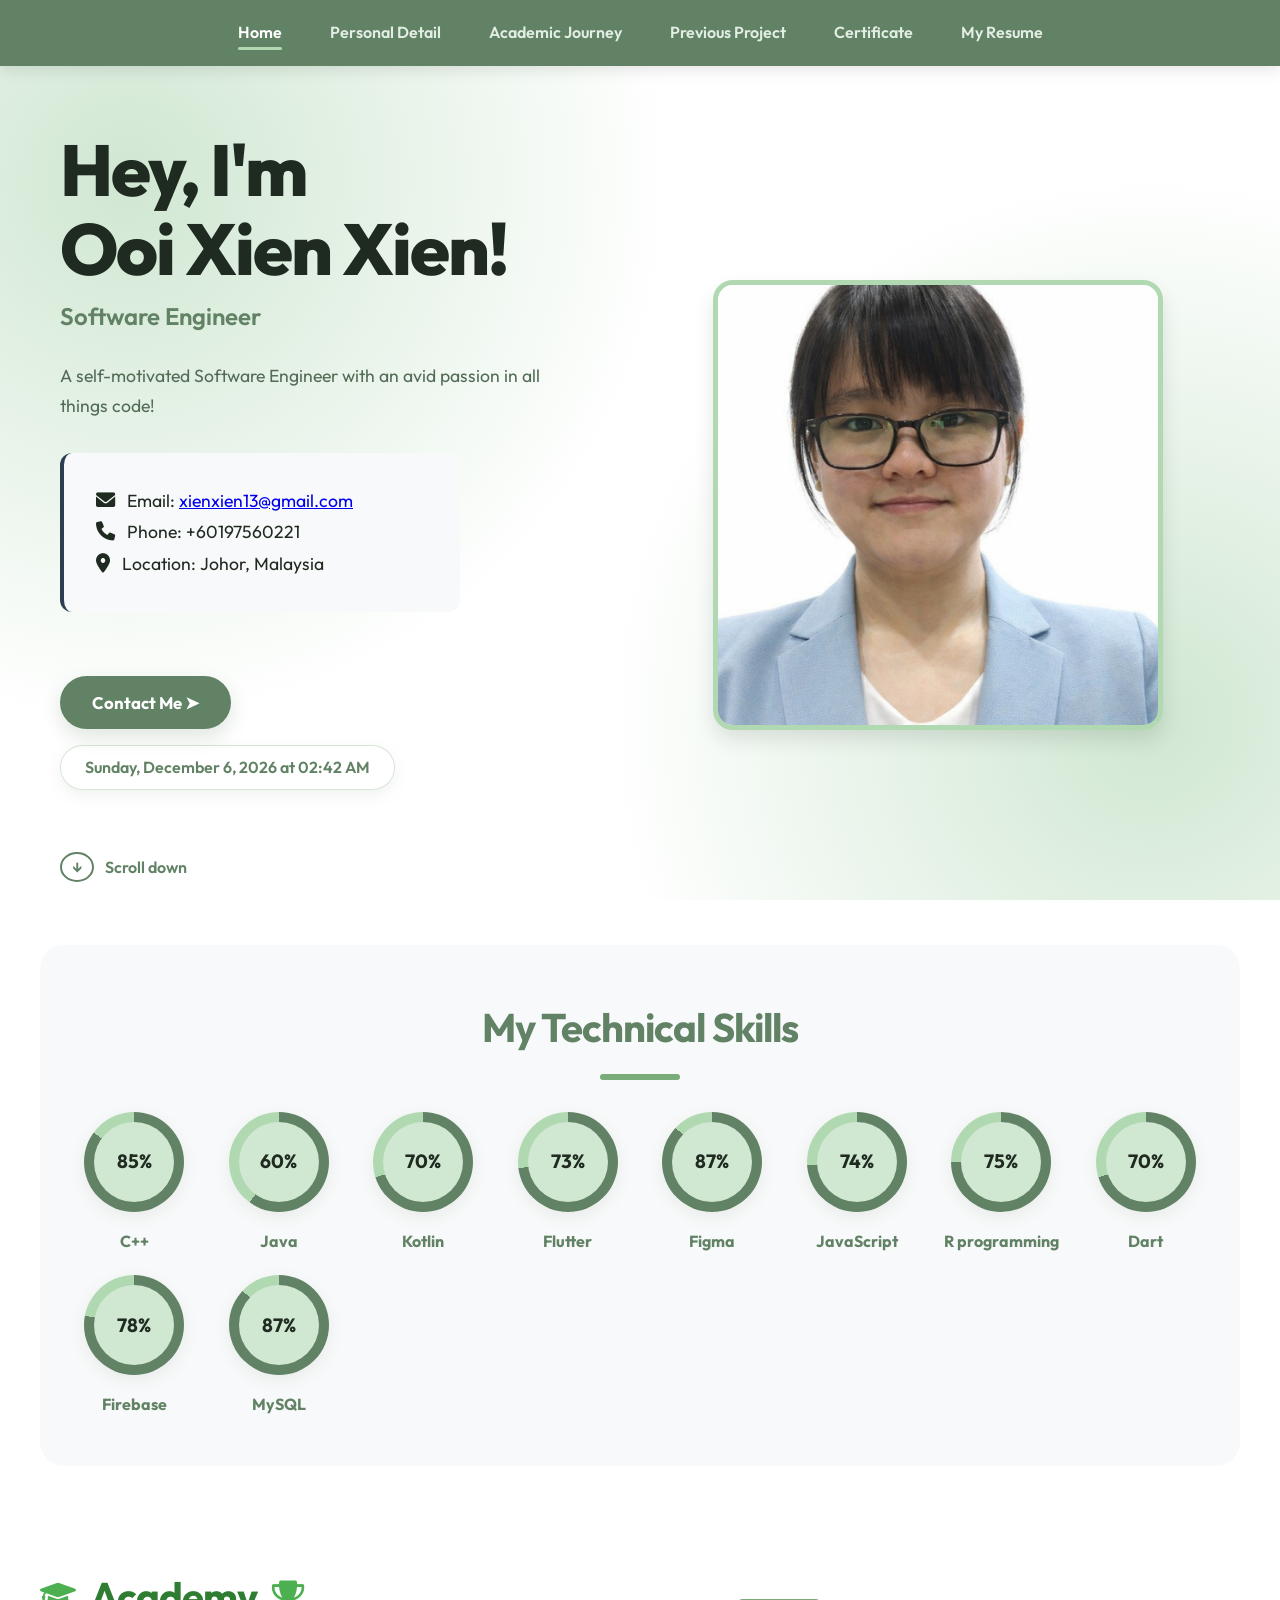
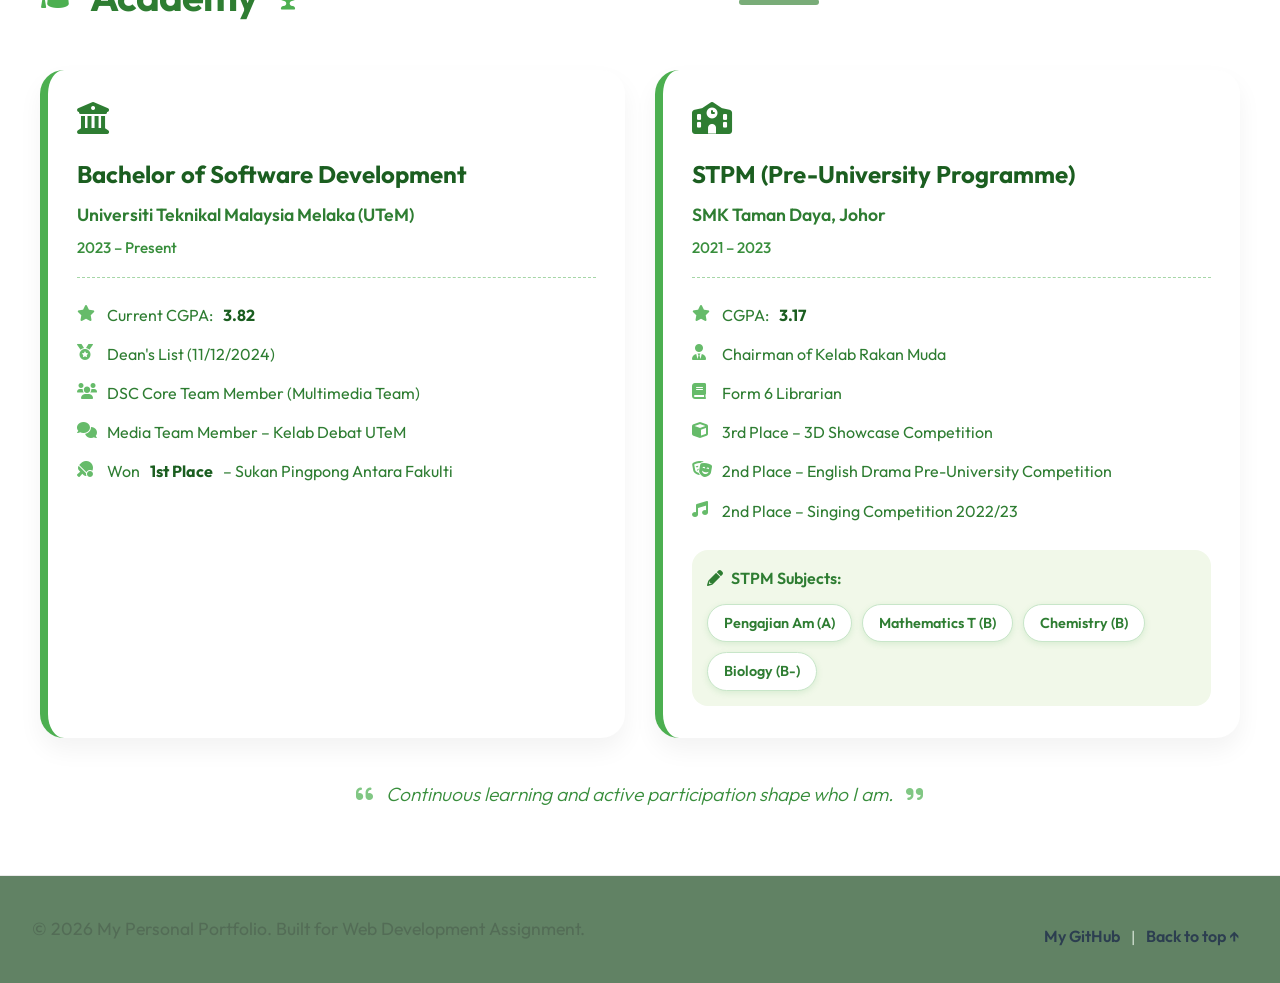
==== index.html @ 85482de9 "Initial commit" ====
<!-- index.html -->
<!DOCTYPE html>
<html lang="en">

<head>
    <meta charset="UTF-8">
    <meta name="viewport" content="width=device-width, initial-scale=1.0">
    <title>My Personal Portfolio - Home</title>
    <meta name="description" content="Personal webpage showcasing my background.">

    <link rel="preconnect" href="https://fonts.googleapis.com">
    <link rel="preconnect" href="https://fonts.gstatic.com" crossorigin>
    <link href="https://fonts.googleapis.com/css2?family=Outfit:wght@300;400;600;700&display=swap" rel="stylesheet">

    <link rel="stylesheet" href="https://cdnjs.cloudflare.com/ajax/libs/font-awesome/6.0.0-beta3/css/all.min.css">

    <link rel="stylesheet" href="styles.css">

    <style>
        /* --- General Layout Fixes --- */
        .container {
            max-width: 1200px;
            margin: 0 auto;
            padding: 2rem 20px;
        }

        .hero {
            display: flex;
            flex-wrap: wrap;
            align-items: center;
            justify-content: space-between;
            gap: 2rem;
            max-width: 1200px;
            margin: 0 auto;
            padding: 4rem 20px;
        }

        .hero-content {
            flex: 1;
            min-width: 300px;
        }

        .hero-image {
            flex: 1;
            display: flex;
            justify-content: center;
            min-width: 300px;
        }

        .hero-image img {
            max-width: 100%;
            border-radius: 20px;
            box-shadow: 0 10px 20px rgba(0, 0, 0, 0.1);
        }

        /* --- Contact Details Styling --- */
        .contact-info {
            background: #f8f9fa;
            padding: 2rem;
            border-radius: 12px;
            border-left: 4px solid #2c3e50;
            margin-top: 1.5rem;
            line-height: 1.8;
            font-size: 1.1rem;
            max-width: 400px;
        }

        .contact-info i {
            font-size: 1.2rem;
            margin-right: 8px;
        }

        /* --- Skills Grid --- */
        .skills-grid {
            display: grid;
            grid-template-columns: repeat(auto-fit, minmax(120px, 1fr));
            gap: 20px;
            text-align: center;
            margin-top: 2rem;
        }

        /* --- Green-themed styles for academic section --- */
        .academic-section {
            padding: 4rem 0 2rem;
        }

        .academic-section h2 {
            color: #2e7d32;
            display: flex;
            align-items: center;
            justify-content: center;
            gap: 15px;
            margin-bottom: 2.5rem;
        }

        .academic-section h2 i {
            color: #4caf50;
            font-size: 1.8rem;
        }

        .academic-grid {
            display: grid;
            grid-template-columns: repeat(auto-fit, minmax(300px, 1fr));
            gap: 30px;
        }

        .academic-card {
            background: white;
            border-radius: 24px;
            padding: 2rem 1.8rem;
            box-shadow: 0 12px 24px rgba(0, 0, 0, 0.05);
            border-left: 8px solid #4caf50;
            transition: transform 0.2s ease;
        }

        .academic-card:hover {
            transform: translateY(-5px);
        }

        .academic-card .card-header {
            margin-bottom: 1.5rem;
            border-bottom: 1px dashed #a5d6a7;
            padding-bottom: 1rem;
        }

        .academic-card .card-header i {
            color: #2e7d32;
            font-size: 2rem;
            margin-bottom: 10px;
        }

        .academic-card h3 {
            color: #1b5e20;
            font-weight: 700;
            margin: 10px 0 5px;
        }

        .academic-card .institution {
            color: #2e7d32;
            font-weight: 600;
            margin: 5px 0;
        }

        .academic-card .duration {
            color: #388e3c;
            font-weight: 500;
            font-size: 0.95rem;
        }

        .achievement-list {
            list-style: none;
            padding: 0;
            margin: 20px 0;
        }

        .achievement-list li {
            color: #2e7d32;
            margin-bottom: 12px;
            display: flex;
            align-items: flex-start;
            gap: 10px;
            font-weight: 400;
        }

        .achievement-list li i {
            color: #66bb6a;
            width: 20px;
            margin-top: 3px;
            font-size: 1rem;
        }

        .achievement-list li strong {
            color: #1b5e20;
        }

        .subjects-taken {
            margin-top: 25px;
            background: #f1f8e9;
            padding: 15px;
            border-radius: 16px;
        }

        .subjects-taken h4 {
            color: #2e7d32;
            margin: 0 0 12px 0;
            display: flex;
            align-items: center;
            gap: 8px;
            font-weight: 600;
        }

        .subject-tags {
            display: flex;
            flex-wrap: wrap;
            gap: 10px;
        }

        .subject {
            background: white;
            color: #2e7d32;
            padding: 6px 16px;
            border-radius: 40px;
            font-weight: 600;
            font-size: 0.9rem;
            box-shadow: 0 2px 6px rgba(76, 175, 80, 0.15);
            border: 1px solid #c8e6c9;
        }

        .decoration-quote {
            text-align: center;
            margin-top: 40px;
            color: #388e3c;
            font-style: italic;
            font-size: 1.2rem;
            font-weight: 300;
            padding: 0 20px;
        }

        .decoration-quote i {
            color: #81c784;
            margin: 0 8px;
        }
    </style>
</head>

<body>
    <header id="top">
        <nav>
            <ul class="nav-links">
                <li><a href="index.html" class="active">Home</a></li>
                <li><a href="academic.html">Personal Detail</a></li>
                <li><a href="academic.html">Academic Journey</a></li>
                <li><a href="projects.html">Previous Project</a></li>
                <li><a href="certificates.html">Certificate</a></li>
                <li><a href="resume.html">My Resume</a></li>
            </ul>
        </nav>

        <div class="hero">
            <div class="hero-content">
                <h1>Hey, I'm<br>Ooi Xien Xien!</h1>
                <p class="role-text" style="font-size: 1.5rem; font-weight: 600; color: var(--color-dark);">Software
                    Engineer</p>
                <p class="hero-desc">A self-motivated Software Engineer with an avid passion in all things code!</p>

                <div class="contact-info">
                    <i class="fas fa-envelope"></i> Email: <a
                        href="mailto:xienxien13@gmail.com">xienxien13@gmail.com</a><br>
                    <i class="fas fa-phone"></i> Phone: +60197560221<br>
                    <i class="fas fa-map-marker-alt"></i> Location: Johor, Malaysia
                </div>

                <div style="margin-top: 2rem;">
                    <button class="btn">Contact Me <span>&#10148;</span></button>
                </div>

                <p id="datetime-display" style="margin-top: 1rem;"></p>

                <div style="margin-top: 2rem; color: var(--color-dark); font-weight: 600;">
                    <span
                        style="border: 2px solid var(--color-dark); border-radius: 50%; padding: 0.2rem 0.6rem; margin-right: 0.5rem;">&#8595;</span>
                    Scroll down
                </div>
            </div>

            <div class="hero-image">
                <img src="formal_photo_blue_blazer.png" alt="A photo of me" class="blob-img">
            </div>
        </div>
    </header>

    <main>
        <section id="skills" class="container"
            style="background: #f8f9fa; border-radius: 24px; padding: 3rem 2rem; margin-bottom: 2rem;">
            <h2 style="text-align: center; margin-bottom: 1rem;">My Technical Skills</h2>
            <div class="skills-grid">
                <div class="skill-item">
                    <div class="circular-progress" style="--progress: 85%;">
                        <div class="progress-value">85%</div>
                    </div>
                    <div class="skill-name">C++</div>
                </div>
                <div class="skill-item">
                    <div class="circular-progress" style="--progress: 60%;">
                        <div class="progress-value">60%</div>
                    </div>
                    <div class="skill-name">Java</div>
                </div>
                <div class="skill-item">
                    <div class="circular-progress" style="--progress: 70%;">
                        <div class="progress-value">70%</div>
                    </div>
                    <div class="skill-name">Kotlin</div>
                </div>
                <div class="skill-item">
                    <div class="circular-progress" style="--progress: 73%;">
                        <div class="progress-value">73%</div>
                    </div>
                    <div class="skill-name">Flutter</div>
                </div>
                <div class="skill-item">
                    <div class="circular-progress" style="--progress: 87%;">
                        <div class="progress-value">87%</div>
                    </div>
                    <div class="skill-name">Figma</div>
                </div>
                <div class="skill-item">
                    <div class="circular-progress" style="--progress: 74%;">
                        <div class="progress-value">74%</div>
                    </div>
                    <div class="skill-name">JavaScript</div>
                </div>
                <div class="skill-item">
                    <div class="circular-progress" style="--progress: 75%;">
                        <div class="progress-value">75%</div>
                    </div>
                    <div class="skill-name">R programming</div>
                </div>
                <div class="skill-item">
                    <div class="circular-progress" style="--progress: 70%;">
                        <div class="progress-value">70%</div>
                    </div>
                    <div class="skill-name">Dart</div>
                </div>
                <div class="skill-item">
                    <div class="circular-progress" style="--progress: 78%;">
                        <div class="progress-value">78%</div>
                    </div>
                    <div class="skill-name">Firebase</div>
                </div>
                <div class="skill-item">
                    <div class="circular-progress" style="--progress: 87%;">
                        <div class="progress-value">87%</div>
                    </div>
                    <div class="skill-name">MySQL</div>
                </div>
            </div>
        </section>

        <section class="academic-section container">
            <h2>
                <i class="fas fa-graduation-cap"></i>
                Academy
                <i class="fas fa-trophy"></i>
            </h2>
            <div class="academic-grid">
                <div class="academic-card">
                    <div class="card-header">
                        <i class="fas fa-university"></i>
                        <h3>Bachelor of Software Development</h3>
                        <p class="institution">Universiti Teknikal Malaysia Melaka (UTeM)</p>
                        <p class="duration">2023 – Present</p>
                    </div>
                    <ul class="achievement-list">
                        <li><i class="fas fa-star"></i> Current CGPA: <strong>3.82</strong></li>
                        <li><i class="fas fa-medal"></i> Dean's List (11/12/2024)</li>
                        <li><i class="fas fa-users"></i> DSC Core Team Member (Multimedia Team)</li>
                        <li><i class="fas fa-comments"></i> Media Team Member – Kelab Debat UTeM</li>
                        <li><i class="fas fa-table-tennis"></i> Won <strong>1st Place</strong> – Sukan Pingpong Antara
                            Fakulti</li>
                    </ul>
                </div>

                <div class="academic-card">
                    <div class="card-header">
                        <i class="fas fa-school"></i>
                        <h3>STPM (Pre-University Programme)</h3>
                        <p class="institution">SMK Taman Daya, Johor</p>
                        <p class="duration">2021 – 2023</p>
                    </div>
                    <ul class="achievement-list">
                        <li><i class="fas fa-star"></i> CGPA: <strong>3.17</strong></li>
                        <li><i class="fas fa-user-tie"></i> Chairman of Kelab Rakan Muda</li>
                        <li><i class="fas fa-book"></i> Form 6 Librarian</li>
                        <li><i class="fas fa-cube"></i> 3rd Place – 3D Showcase Competition</li>
                        <li><i class="fas fa-theater-masks"></i> 2nd Place – English Drama Pre-University Competition
                        </li>
                        <li><i class="fas fa-music"></i> 2nd Place – Singing Competition 2022/23</li>
                    </ul>
                    <div class="subjects-taken">
                        <h4><i class="fas fa-pencil-alt"></i> STPM Subjects:</h4>
                        <div class="subject-tags">
                            <span class="subject">Pengajian Am (A)</span>
                            <span class="subject">Mathematics T (B)</span>
                            <span class="subject">Chemistry (B)</span>
                            <span class="subject">Biology (B-)</span>
                        </div>
                    </div>
                </div>
            </div>

            <div class="decoration-quote">
                <i class="fas fa-quote-left"></i>
                Continuous learning and active participation shape who I am.
                <i class="fas fa-quote-right"></i>
            </div>
        </section>
    </main>

    <footer style="text-align: center; padding: 2rem; margin-top: 2rem; border-top: 1px solid #eaeaea;">
        <p>&copy; 2026 My Personal Portfolio. Built for Web Development Assignment.</p>
        <div class="footer-links" style="margin-top: 1rem;">
            <a href="https://github.com/" target="_blank" rel="noopener"
                style="color: #2c3e50; font-weight: 600; text-decoration: none;">My GitHub</a> |
            <a href="#top" style="color: #2c3e50; font-weight: 600; text-decoration: none;">Back to top ↑</a>
        </div>
    </footer>

    <script src="script.js"></script>
</body>

</html>
---- styles.css ----
/* =======================================================
   PREMIUM GREEN & WHITE THEME
   ======================================================= */

/* Custom Variables for the Green Theme */
:root {
    --color-dark: #618264;      /* Deepest Green - Used for Top Nav */
    --color-medium: #79AC78;    /* Medium Green */
    --color-light: #B0D9B1;     /* Light Green */
    --color-bg: #D0E7D2;        /* Very Light Green */
    
    --text-main: #1f2b20;       /* Very dark green for high contrast readability */
    --text-muted: #536c56;      /* Muted dark green */
    
    --card-bg: #ffffff;
    --card-border: rgba(121, 172, 120, 0.3);
    --card-shadow: 0 15px 35px rgba(97, 130, 100, 0.08);
}

/* Reset and Global Styles */
* {
    box-sizing: border-box;
    margin: 0;
    padding: 0;
}

body {
    font-family: 'Outfit', sans-serif;
    /* Combination of white and green for the body */
    background-color: #ffffff;
    background-image: 
        radial-gradient(circle at 10% 20%, var(--color-bg) 0%, transparent 40%),
        radial-gradient(circle at 90% 80%, var(--color-bg) 0%, transparent 40%);
    background-attachment: fixed;
    color: var(--text-main);
    line-height: 1.7;
    scroll-behavior: smooth;
    min-height: 100vh;
    display: flex;
    flex-direction: column;
    overflow-x: hidden;
}

main {
    flex: 1;
    animation: fadeIn 0.8s ease-out; /* Page load animation */
}

@keyframes fadeIn {
    from { opacity: 0; transform: translateY(15px); }
    to { opacity: 1; transform: translateY(0); }
}

/* ---------------- HEADER & NAV ---------------- */
header {
    /* No heavy gradient behind hero, keep it clean */
    background: transparent;
}

nav {
    display: flex;
    justify-content: center;
    align-items: center;
    padding: 1.2rem 5%;
    /* Dark Blue Navigation Bar */
    background-color: var(--color-dark);
    position: sticky;
    top: 0;
    z-index: 1000;
    box-shadow: 0 4px 15px rgba(0, 0, 0, 0.1);
}

.nav-links {
    list-style: none;
    display: flex;
    gap: 3rem;
    flex-wrap: wrap;
    justify-content: center;
}

.nav-links a {
    color: #e2ede3; /* Lightest contrast */
    text-decoration: none;
    font-size: 1rem;
    font-weight: 600;
    position: relative;
    padding: 0.5rem 0;
    transition: color 0.3s ease;
}

/* Micro-interaction: Animated Underline on Navbar */
.nav-links a::after {
    content: '';
    position: absolute;
    width: 0;
    height: 3px;
    bottom: 0;
    left: 0;
    background-color: var(--color-light); /* Light green underline */
    border-radius: 2px;
    transition: width 0.3s ease;
}

.nav-links a:hover, .nav-links a.active {
    color: #ffffff; /* Brilliant white on hover/active */
}

.nav-links a:hover::after, .nav-links a.active::after {
    width: 100%;
}

/* ---------------- HERO SECTION ---------------- */
.hero {
    display: flex;
    align-items: center;
    justify-content: space-between;
    padding: 7rem 5% 6rem;
    position: relative;
    max-width: 1200px;
    margin: 0 auto;
    text-align: left;
}

.hero-content {
    flex: 1;
    max-width: 50%;
}

.hero-image {
    flex: 1;
    display: flex;
    justify-content: flex-end;
}

.blob-img {
    width: 450px;
    height: 450px;
    object-fit: cover;
    border-radius: 60% 40% 30% 70% / 60% 30% 70% 40%;
    animation: morph 8s ease-in-out infinite;
    box-shadow: 0 15px 35px rgba(97, 130, 100, 0.2);
    border: 5px solid var(--color-light);
}

@keyframes morph {
    0% { border-radius: 60% 40% 30% 70% / 60% 30% 70% 40%; }
    50% { border-radius: 30% 60% 70% 40% / 50% 60% 30% 60%; }
    100% { border-radius: 60% 40% 30% 70% / 60% 30% 70% 40%; }
}

.hero h1 {
    font-size: 4.5rem;
    font-weight: 800;
    color: var(--text-main);
    margin-bottom: 0.5rem;
    letter-spacing: -2px;
    line-height: 1.1;
}

.role-text {
    font-size: 1.8rem;
    color: var(--text-muted);
    margin-bottom: 1.5rem;
    font-weight: 600;
}

.hero-desc {
    font-size: 1.1rem;
    color: var(--text-muted);
    margin-bottom: 2rem;
    max-width: 90%;
}

#datetime-display {
    color: var(--color-dark);
    font-size: 1rem;
    font-weight: 600;
    background: rgba(255, 255, 255, 0.9);
    display: inline-block;
    padding: 0.5rem 1.5rem;
    border-radius: 30px;
    box-shadow: 0 5px 15px rgba(97, 130, 100, 0.1);
    border: 1px solid var(--card-border);
    margin-bottom: 2rem;
}

/* ---------------- LAYOUT CONTAINERS ---------------- */
.container {
    max-width: 1100px;
    margin: 0 auto;
    padding: 3rem 2rem;
}

.bg-light, .contact-form, .placeholder-content {
    background: var(--card-bg);
    border-radius: 24px;
    box-shadow: var(--card-shadow);
    border: 1px solid var(--card-border);
    padding: 3rem;
    margin: 3rem auto;
    transition: transform 0.4s ease, box-shadow 0.4s ease;
    position: relative;
    overflow: hidden;
}

/* Green accent strip on the left side of cards */
.bg-light::before, .contact-form::before, .placeholder-content::before {
    content: '';
    position: absolute;
    top: 0;
    left: 0;
    width: 6px;
    height: 100%;
    background: var(--color-medium);
}

.bg-light:hover, .contact-form:hover, .placeholder-content:hover {
    transform: translateY(-8px);
    box-shadow: 0 25px 45px rgba(97, 130, 100, 0.15);
}

h2 {
    font-size: 2.5rem;
    margin-bottom: 3rem;
    text-align: center;
    color: var(--color-dark);
    position: relative;
    letter-spacing: -1px;
}

h2::after {
    content: '';
    width: 80px;
    height: 6px;
    background: var(--color-medium);
    display: block;
    margin: 0.8rem auto 0;
    border-radius: 10px;
}

h3 {
    color: var(--color-dark);
    font-size: 1.5rem;
    margin-bottom: 0.8rem;
}

p {
    color: var(--text-muted);
    font-size: 1.1rem;
}

/* ---------------- ABOUT SECTION ---------------- */
.about-content {
    display: flex;
    align-items: center;
    justify-content: center;
    gap: 3rem;
    flex-wrap: wrap;
    background: transparent;
    padding: 2rem 0;
    position: relative;
}

.img-wrapper {
    flex-shrink: 0;
    position: relative;
}

.profile-img {
    width: 300px;
    height: 300px;
    border-radius: 50%;
    object-fit: cover;
    border: 3px solid var(--color-dark);
    box-shadow: 0 15px 35px rgba(97, 130, 100, 0.1);
    transition: all 0.5s ease;
}

.profile-img:hover {
    transform: scale(1.02);
}

.about-text {
    flex: 1;
    min-width: 320px;
    max-width: 500px;
}

.detail-box {
    border: 2px solid var(--color-dark);
    padding: 0.8rem 1.5rem;
    margin-bottom: 1rem;
    background: transparent;
    color: var(--color-dark);
    font-weight: 700;
    font-size: 2rem;
    display: block;
    width: 100%;
}

.detail-box.subtitle {
    font-size: 1.5rem;
    font-weight: 600;
}

.detail-box.info {
    font-size: 1rem;
    font-weight: 500;
    line-height: 1.6;
}

.detail-box.info a {
    color: var(--color-dark);
    text-decoration: none;
}

.hidden {
    display: none !important;
    opacity: 0;
}

#hobbies-section {
    margin-top: 2rem;
    padding: 1.5rem;
    background: var(--color-bg); /* Very light green */
    border-left: 5px solid var(--color-dark);
    border-radius: 12px;
    box-shadow: 0 5px 15px rgba(0,0,0,0.03);
    animation: slideDown 0.4s ease-out forwards;
}

@keyframes slideDown {
    from { opacity: 0; transform: translateY(-10px); }
    to { opacity: 1; transform: translateY(0); }
}

#hobbies-section ul {
    margin-left: 2rem;
    margin-top: 0.8rem;
    color: var(--text-main);
    font-weight: 600;
}

#hobbies-section li { margin-bottom: 0.5rem; }
#hobbies-section li::marker { color: var(--color-dark); }

/* Buttons */
.btn {
    background: var(--color-dark);
    color: white;
    padding: 1rem 2rem;
    border: none;
    border-radius: 50px;
    font-size: 1.05rem;
    font-weight: 700;
    cursor: pointer;
    margin-top: 2rem;
    transition: all 0.3s cubic-bezier(0.175, 0.885, 0.32, 1.275);
    box-shadow: 0 8px 20px rgba(97, 130, 100, 0.2);
    font-family: inherit;
    position: relative;
    overflow: hidden;
    z-index: 1;
}

.btn::before {
    content: '';
    position: absolute;
    top: 0; left: 0; right: 0; bottom: 0;
    background: var(--color-medium);
    z-index: -1;
    transition: opacity 0.3s ease;
    opacity: 0;
}

.btn:hover {
    transform: translateY(-4px);
    box-shadow: 0 15px 25px rgba(97, 130, 100, 0.3);
}
.btn:hover::before { opacity: 1; }

/* ---------------- TABLE STYLING ---------------- */
.education-table {
    width: 100%;
    border-collapse: separate;
    border-spacing: 0;
    background-color: var(--card-bg);
    border-radius: 12px;
    overflow: hidden;
}

.education-table th, .education-table td {
    padding: 1.5rem;
    text-align: left;
    border-bottom: 1px solid rgba(97, 130, 100, 0.1);
}

.education-table th {
    background: var(--color-light); /* Light Green Header */
    color: var(--text-main);
    font-weight: 800;
    text-transform: uppercase;
    font-size: 0.95rem;
    letter-spacing: 1px;
}

.education-table tr {
    transition: all 0.3s ease;
}

.education-table tbody tr:hover {
    background-color: var(--color-bg); /* Very light green on hover */
    transform: scale(1.01);
    box-shadow: 0 5px 15px rgba(97, 130, 100, 0.05);
}

/* ---------------- FORM STYLING ---------------- */
.form-group {
    margin-bottom: 2rem;
}

.form-group label {
    display: block;
    margin-bottom: 0.8rem;
    color: var(--color-dark);
    font-weight: 700;
    font-size: 1rem;
    margin-left: 0.5rem;
}

.form-group input, .form-group textarea {
    width: 100%;
    padding: 1.2rem;
    background: #ffffff;
    border: 2px solid var(--color-light);
    border-radius: 16px;
    color: var(--text-main);
    font-family: inherit;
    font-size: 1rem;
    font-weight: 500;
    transition: all 0.3s ease;
}

.form-group input::placeholder, .form-group textarea::placeholder {
    color: #9cbda0;
}

.form-group input:focus, .form-group textarea:focus {
    outline: none;
    border-color: var(--color-dark);
    box-shadow: 0 0 0 4px rgba(97, 130, 100, 0.1);
    transform: translateY(-2px);
}

/* ---------------- FOOTER ---------------- */
footer {
    text-align: center;
    padding: 3rem;
    background: var(--color-dark); /* Dark Green Footer */
    color: #d1dfd2; /* Lighter text for footer */
    display: flex;
    justify-content: space-between;
    align-items: center;
    flex-wrap: wrap;
    margin-top: auto;
}

.footer-links a {
    color: #ffffff;
    text-decoration: none;
    font-weight: 700;
    position: relative;
    padding: 0.2rem 0;
    transition: color 0.3s;
    margin: 0 0.5rem;
}

.footer-links a::after {
    content: '';
    position: absolute;
    width: 100%;
    height: 2px;
    bottom: -2px;
    left: 0;
    background-color: var(--color-light);
    transform: scaleX(0);
    transform-origin: right;
    transition: transform 0.3s ease;
}

.footer-links a:hover::after {
    transform: scaleX(1);
    transform-origin: left;
}

/* ---------------- SKILLS SECTION ---------------- */
.skills-grid {
    display: grid;
    grid-template-columns: repeat(auto-fit, minmax(120px, 1fr));
    gap: 2rem;
    justify-items: center;
    margin-top: 3rem;
}

.skill-item {
    display: flex;
    flex-direction: column;
    align-items: center;
}

.circular-progress {
    position: relative;
    width: 100px;
    height: 100px;
    border-radius: 50%;
    background: conic-gradient(var(--color-dark) var(--progress), var(--color-light) 0deg);
    display: flex;
    justify-content: center;
    align-items: center;
    margin-bottom: 1rem;
    box-shadow: 0 5px 15px rgba(97, 130, 100, 0.1);
}

.circular-progress::before {
    content: "";
    position: absolute;
    width: 80px;
    height: 80px;
    border-radius: 50%;
    background-color: var(--color-bg);
}

.progress-value {
    position: relative;
    font-weight: 700;
    font-size: 1.2rem;
    color: var(--text-main);
}

.skill-name {
    text-align: center;
    font-weight: 700;
    font-size: 1rem;
    color: var(--color-dark);
}

/* Responsive Design */
@media (max-width: 768px) {
    .nav-links {
        display: flex;
        flex-direction: column;
        align-items: center;
        width: 100%;
        margin-top: 1rem;
        gap: 1rem;
    }
    nav {
        display: flex;
        flex-direction: column;
    }
    
    .hero h1 {
        font-size: 3rem;
    }
    
    .about-content {
        flex-direction: column;
        text-align: center;
        gap: 3rem;
        padding: 2rem;
    }
    
    .bg-light, .contact-form, .placeholder-content {
        padding: 2rem;
    }

    footer {
        flex-direction: column;
        gap: 1.5rem;
    }
}
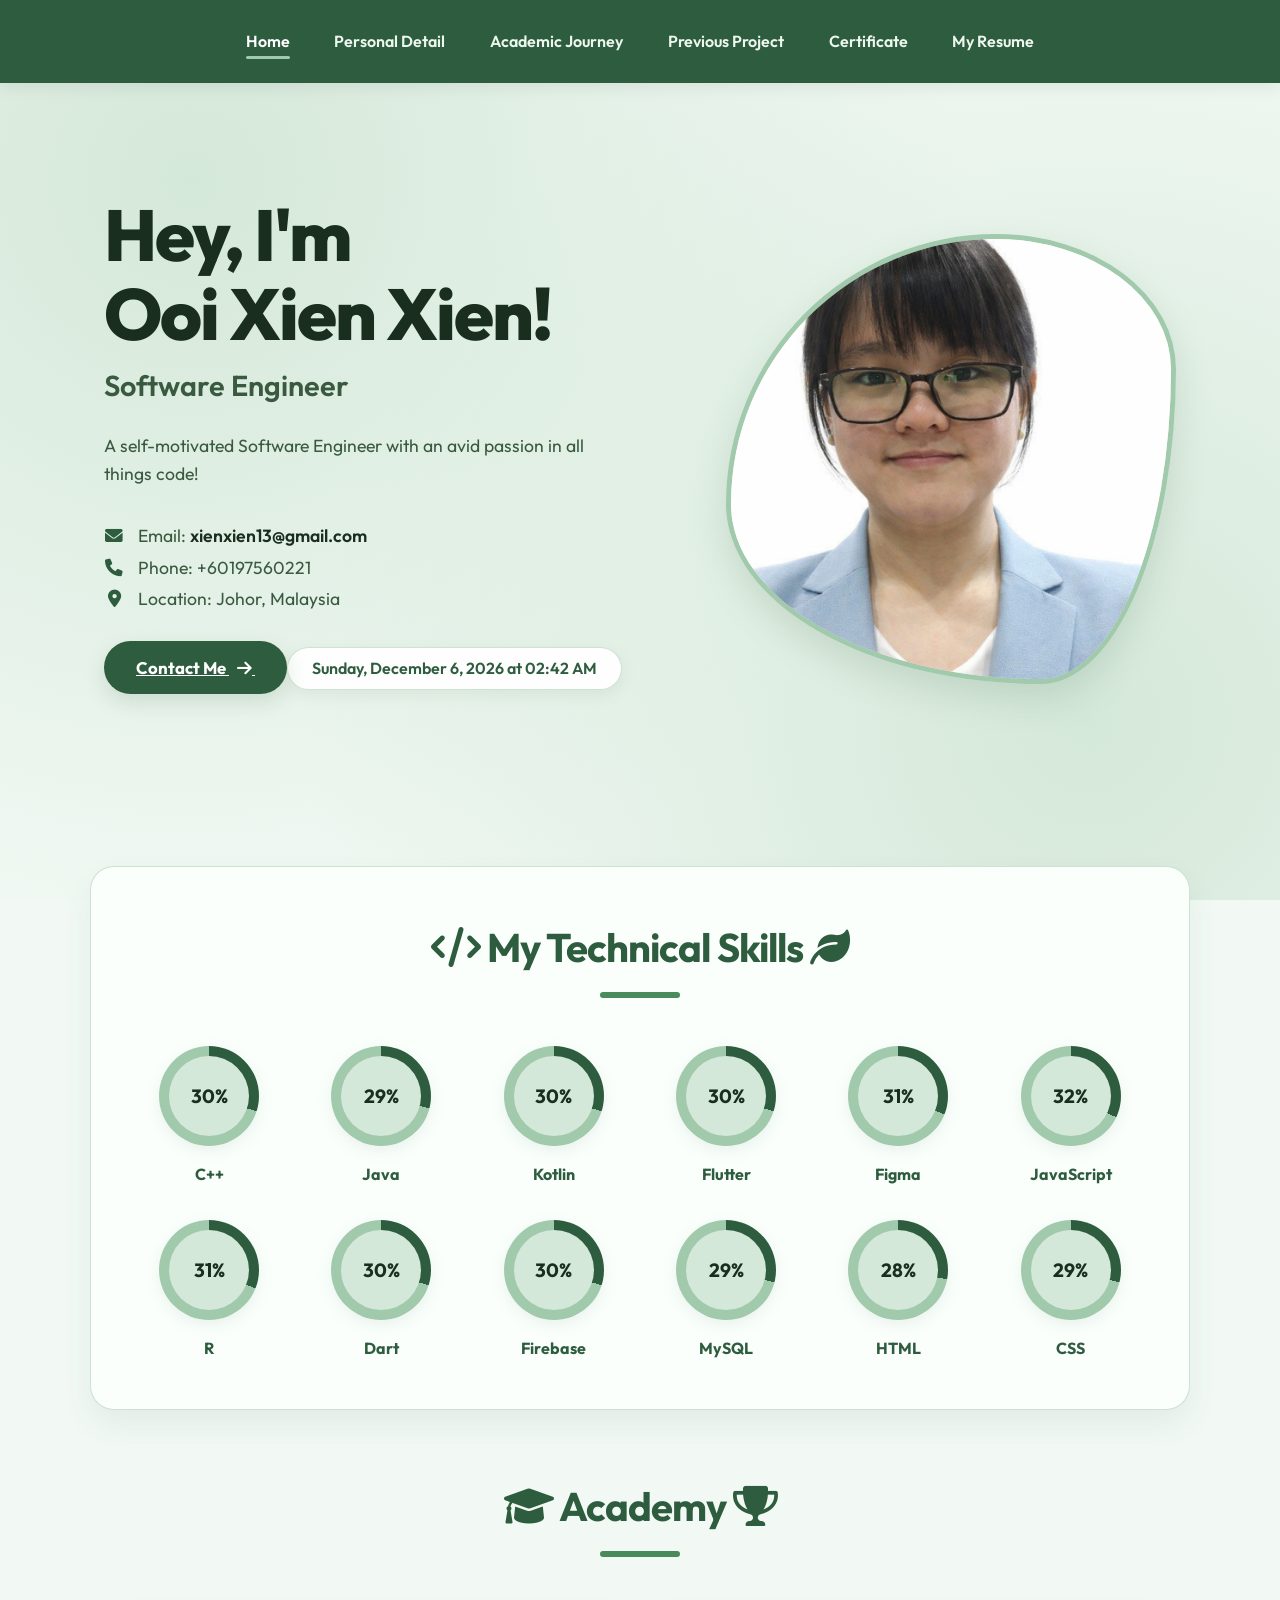
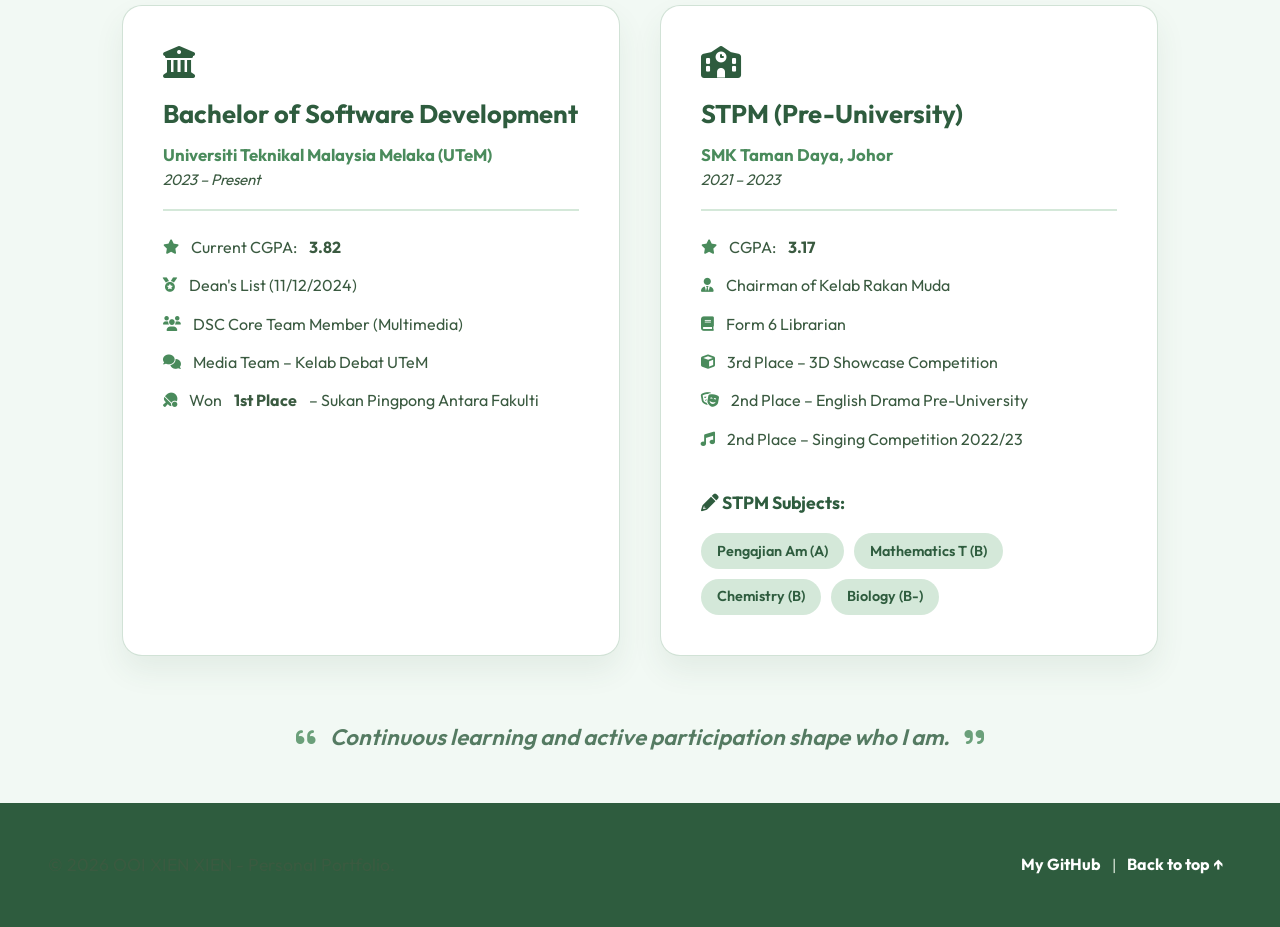
==== commit 759858a3: "i have complete the remaining pages for project ,certifcate and resume" ====
--- a/index.html
+++ b/index.html
@@ -5,242 +5,25 @@
 <head>
     <meta charset="UTF-8">
     <meta name="viewport" content="width=device-width, initial-scale=1.0">
-    <title>My Personal Portfolio - Home</title>
-    <meta name="description" content="Personal webpage showcasing my background.">
+    <title>My Personal Portfolio · Green theme</title>
+    <meta name="description" content="Personal webpage showcasing my background — green & white theme">
 
     <link rel="preconnect" href="https://fonts.googleapis.com">
     <link rel="preconnect" href="https://fonts.gstatic.com" crossorigin>
     <link href="https://fonts.googleapis.com/css2?family=Outfit:wght@300;400;600;700&display=swap" rel="stylesheet">
-
     <link rel="stylesheet" href="https://cdnjs.cloudflare.com/ajax/libs/font-awesome/6.0.0-beta3/css/all.min.css">
-
     <link rel="stylesheet" href="styles.css">
-
-    <style>
-        /* --- General Layout Fixes --- */
-        .container {
-            max-width: 1200px;
-            margin: 0 auto;
-            padding: 2rem 20px;
-        }
-
-        .hero {
-            display: flex;
-            flex-wrap: wrap;
-            align-items: center;
-            justify-content: space-between;
-            gap: 2rem;
-            max-width: 1200px;
-            margin: 0 auto;
-            padding: 4rem 20px;
-        }
-
-        .hero-content {
-            flex: 1;
-            min-width: 300px;
-        }
-
-        .hero-image {
-            flex: 1;
-            display: flex;
-            justify-content: center;
-            min-width: 300px;
-        }
-
-        .hero-image img {
-            max-width: 100%;
-            border-radius: 20px;
-            box-shadow: 0 10px 20px rgba(0, 0, 0, 0.1);
-        }
-
-        /* --- Contact Details Styling --- */
-        .contact-info {
-            background: #f8f9fa;
-            padding: 2rem;
-            border-radius: 12px;
-            border-left: 4px solid #2c3e50;
-            margin-top: 1.5rem;
-            line-height: 1.8;
-            font-size: 1.1rem;
-            max-width: 400px;
-        }
-
-        .contact-info i {
-            font-size: 1.2rem;
-            margin-right: 8px;
-        }
-
-        /* --- Skills Grid --- */
-        .skills-grid {
-            display: grid;
-            grid-template-columns: repeat(auto-fit, minmax(120px, 1fr));
-            gap: 20px;
-            text-align: center;
-            margin-top: 2rem;
-        }
-
-        /* --- Green-themed styles for academic section --- */
-        .academic-section {
-            padding: 4rem 0 2rem;
-        }
-
-        .academic-section h2 {
-            color: #2e7d32;
-            display: flex;
-            align-items: center;
-            justify-content: center;
-            gap: 15px;
-            margin-bottom: 2.5rem;
-        }
-
-        .academic-section h2 i {
-            color: #4caf50;
-            font-size: 1.8rem;
-        }
-
-        .academic-grid {
-            display: grid;
-            grid-template-columns: repeat(auto-fit, minmax(300px, 1fr));
-            gap: 30px;
-        }
-
-        .academic-card {
-            background: white;
-            border-radius: 24px;
-            padding: 2rem 1.8rem;
-            box-shadow: 0 12px 24px rgba(0, 0, 0, 0.05);
-            border-left: 8px solid #4caf50;
-            transition: transform 0.2s ease;
-        }
-
-        .academic-card:hover {
-            transform: translateY(-5px);
-        }
-
-        .academic-card .card-header {
-            margin-bottom: 1.5rem;
-            border-bottom: 1px dashed #a5d6a7;
-            padding-bottom: 1rem;
-        }
-
-        .academic-card .card-header i {
-            color: #2e7d32;
-            font-size: 2rem;
-            margin-bottom: 10px;
-        }
-
-        .academic-card h3 {
-            color: #1b5e20;
-            font-weight: 700;
-            margin: 10px 0 5px;
-        }
-
-        .academic-card .institution {
-            color: #2e7d32;
-            font-weight: 600;
-            margin: 5px 0;
-        }
-
-        .academic-card .duration {
-            color: #388e3c;
-            font-weight: 500;
-            font-size: 0.95rem;
-        }
-
-        .achievement-list {
-            list-style: none;
-            padding: 0;
-            margin: 20px 0;
-        }
-
-        .achievement-list li {
-            color: #2e7d32;
-            margin-bottom: 12px;
-            display: flex;
-            align-items: flex-start;
-            gap: 10px;
-            font-weight: 400;
-        }
-
-        .achievement-list li i {
-            color: #66bb6a;
-            width: 20px;
-            margin-top: 3px;
-            font-size: 1rem;
-        }
-
-        .achievement-list li strong {
-            color: #1b5e20;
-        }
-
-        .subjects-taken {
-            margin-top: 25px;
-            background: #f1f8e9;
-            padding: 15px;
-            border-radius: 16px;
-        }
-
-        .subjects-taken h4 {
-            color: #2e7d32;
-            margin: 0 0 12px 0;
-            display: flex;
-            align-items: center;
-            gap: 8px;
-            font-weight: 600;
-        }
-
-        .subject-tags {
-            display: flex;
-            flex-wrap: wrap;
-            gap: 10px;
-        }
-
-        .subject {
-            background: white;
-            color: #2e7d32;
-            padding: 6px 16px;
-            border-radius: 40px;
-            font-weight: 600;
-            font-size: 0.9rem;
-            box-shadow: 0 2px 6px rgba(76, 175, 80, 0.15);
-            border: 1px solid #c8e6c9;
-        }
-
-        .decoration-quote {
-            text-align: center;
-            margin-top: 40px;
-            color: #388e3c;
-            font-style: italic;
-            font-size: 1.2rem;
-            font-weight: 300;
-            padding: 0 20px;
-        }
-
-        .decoration-quote i {
-            color: #81c784;
-            margin: 0 8px;
-        }
-    </style>
 </head>
 
 <body>
+
     <header id="top">
-        <nav>
-            <ul class="nav-links">
-                <li><a href="index.html" class="active">Home</a></li>
-                <li><a href="academic.html">Personal Detail</a></li>
-                <li><a href="academic.html">Academic Journey</a></li>
-                <li><a href="projects.html">Previous Project</a></li>
-                <li><a href="certificates.html">Certificate</a></li>
-                <li><a href="resume.html">My Resume</a></li>
-            </ul>
-        </nav>
+        <div id="nav-placeholder"></div>
 
         <div class="hero">
             <div class="hero-content">
                 <h1>Hey, I'm<br>Ooi Xien Xien!</h1>
-                <p class="role-text" style="font-size: 1.5rem; font-weight: 600; color: var(--color-dark);">Software
-                    Engineer</p>
+                <p class="role-text">Software Engineer</p>
                 <p class="hero-desc">A self-motivated Software Engineer with an avid passion in all things code!</p>
 
                 <div class="contact-info">
@@ -250,17 +33,11 @@
                     <i class="fas fa-map-marker-alt"></i> Location: Johor, Malaysia
                 </div>
 
-                <div style="margin-top: 2rem;">
-                    <button class="btn">Contact Me <span>&#10148;</span></button>
-                </div>
+                <a href="tel:+60197560221" class="btn">
+                    Contact Me <i class="fas fa-arrow-right" style="margin-left: 8px;"></i>
+                </a>
 
-                <p id="datetime-display" style="margin-top: 1rem;"></p>
-
-                <div style="margin-top: 2rem; color: var(--color-dark); font-weight: 600;">
-                    <span
-                        style="border: 2px solid var(--color-dark); border-radius: 50%; padding: 0.2rem 0.6rem; margin-right: 0.5rem;">&#8595;</span>
-                    Scroll down
-                </div>
+                <p id="datetime-display"></p>
             </div>
 
             <div class="hero-image">
@@ -270,9 +47,8 @@
     </header>
 
     <main>
-        <section id="skills" class="container"
-            style="background: #f8f9fa; border-radius: 24px; padding: 3rem 2rem; margin-bottom: 2rem;">
-            <h2 style="text-align: center; margin-bottom: 1rem;">My Technical Skills</h2>
+        <section class="container section-card" style="background: #fafffc;">
+            <h2><i class="fas fa-code"></i> My Technical Skills <i class="fas fa-leaf"></i></h2>
             <div class="skills-grid">
                 <div class="skill-item">
                     <div class="circular-progress" style="--progress: 85%;">
@@ -314,7 +90,7 @@
                     <div class="circular-progress" style="--progress: 75%;">
                         <div class="progress-value">75%</div>
                     </div>
-                    <div class="skill-name">R programming</div>
+                    <div class="skill-name">R</div>
                 </div>
                 <div class="skill-item">
                     <div class="circular-progress" style="--progress: 70%;">
@@ -334,10 +110,22 @@
                     </div>
                     <div class="skill-name">MySQL</div>
                 </div>
+                <div class="skill-item">
+                    <div class="circular-progress" style="--progress: 90%;">
+                        <div class="progress-value">90%</div>
+                    </div>
+                    <div class="skill-name">HTML</div>
+                </div>
+                <div class="skill-item">
+                    <div class="circular-progress" style="--progress: 85%;">
+                        <div class="progress-value">85%</div>
+                    </div>
+                    <div class="skill-name">CSS</div>
+                </div>
             </div>
         </section>
 
-        <section class="academic-section container">
+        <section class="container" style="padding-top: 1rem;">
             <h2>
                 <i class="fas fa-graduation-cap"></i>
                 Academy
@@ -354,8 +142,8 @@
                     <ul class="achievement-list">
                         <li><i class="fas fa-star"></i> Current CGPA: <strong>3.82</strong></li>
                         <li><i class="fas fa-medal"></i> Dean's List (11/12/2024)</li>
-                        <li><i class="fas fa-users"></i> DSC Core Team Member (Multimedia Team)</li>
-                        <li><i class="fas fa-comments"></i> Media Team Member – Kelab Debat UTeM</li>
+                        <li><i class="fas fa-users"></i> DSC Core Team Member (Multimedia)</li>
+                        <li><i class="fas fa-comments"></i> Media Team – Kelab Debat UTeM</li>
                         <li><i class="fas fa-table-tennis"></i> Won <strong>1st Place</strong> – Sukan Pingpong Antara
                             Fakulti</li>
                     </ul>
@@ -364,7 +152,7 @@
                 <div class="academic-card">
                     <div class="card-header">
                         <i class="fas fa-school"></i>
-                        <h3>STPM (Pre-University Programme)</h3>
+                        <h3>STPM (Pre-University)</h3>
                         <p class="institution">SMK Taman Daya, Johor</p>
                         <p class="duration">2021 – 2023</p>
                     </div>
@@ -373,8 +161,7 @@
                         <li><i class="fas fa-user-tie"></i> Chairman of Kelab Rakan Muda</li>
                         <li><i class="fas fa-book"></i> Form 6 Librarian</li>
                         <li><i class="fas fa-cube"></i> 3rd Place – 3D Showcase Competition</li>
-                        <li><i class="fas fa-theater-masks"></i> 2nd Place – English Drama Pre-University Competition
-                        </li>
+                        <li><i class="fas fa-theater-masks"></i> 2nd Place – English Drama Pre-University</li>
                         <li><i class="fas fa-music"></i> 2nd Place – Singing Competition 2022/23</li>
                     </ul>
                     <div class="subjects-taken">
@@ -397,16 +184,12 @@
         </section>
     </main>
 
-    <footer style="text-align: center; padding: 2rem; margin-top: 2rem; border-top: 1px solid #eaeaea;">
-        <p>&copy; 2026 My Personal Portfolio. Built for Web Development Assignment.</p>
-        <div class="footer-links" style="margin-top: 1rem;">
-            <a href="https://github.com/" target="_blank" rel="noopener"
-                style="color: #2c3e50; font-weight: 600; text-decoration: none;">My GitHub</a> |
-            <a href="#top" style="color: #2c3e50; font-weight: 600; text-decoration: none;">Back to top ↑</a>
-        </div>
-    </footer>
+    <div id="footer-placeholder"></div>
+
+    <script src="components.js"></script>
 
     <script src="script.js"></script>
+
 </body>
 
 </html>
--- a/styles.css
+++ b/styles.css
@@ -1,20 +1,26 @@
+/* styles.css */
+
 /* =======================================================
-   PREMIUM GREEN & WHITE THEME
+   PREMIUM GREEN & WHITE THEME — TEXT & ACCENTS
    ======================================================= */
-
-/* Custom Variables for the Green Theme */
 :root {
-    --color-dark: #618264;      /* Deepest Green - Used for Top Nav */
-    --color-medium: #79AC78;    /* Medium Green */
-    --color-light: #B0D9B1;     /* Light Green */
-    --color-bg: #D0E7D2;        /* Very Light Green */
-    
-    --text-main: #1f2b20;       /* Very dark green for high contrast readability */
-    --text-muted: #536c56;      /* Muted dark green */
-    
+    --color-dark: #2e5c3e;
+    /* deep green – primary */
+    --color-medium: #4a8b5c;
+    /* fresh medium green */
+    --color-light: #a1c9ab;
+    /* soft light green */
+    --color-bg: #d4e8d9;
+    /* Slightly deeper light green */
+
+    --text-main: #1a2e1f;
+    /* dark green, high readability */
+    --text-muted: #3a5a40;
+    /* muted green for secondary text */
+
     --card-bg: #ffffff;
-    --card-border: rgba(121, 172, 120, 0.3);
-    --card-shadow: 0 15px 35px rgba(97, 130, 100, 0.08);
+    --card-border: rgba(74, 139, 92, 0.25);
+    --card-shadow: 0 15px 30px rgba(46, 92, 62, 0.08);
 }
 
 /* Reset and Global Styles */
@@ -26,29 +32,40 @@
 
 body {
     font-family: 'Outfit', sans-serif;
-    /* Combination of white and green for the body */
-    background-color: #ffffff;
-    background-image: 
-        radial-gradient(circle at 10% 20%, var(--color-bg) 0%, transparent 40%),
-        radial-gradient(circle at 90% 80%, var(--color-bg) 0%, transparent 40%);
+    background-color: #f2f9f4;
+    /* changed from pure white to a very light green tint */
+
+    background-image:
+        radial-gradient(circle at 15% 20%, var(--color-bg) 0%, transparent 60%),
+        radial-gradient(circle at 85% 80%, var(--color-bg) 0%, transparent 60%);
+    /* expanded gradient coverage */
+
     background-attachment: fixed;
     color: var(--text-main);
-    line-height: 1.7;
+    line-height: 1.6;
+    min-height: 100vh;
+    display: flex;
+    flex-direction: column;
     scroll-behavior: smooth;
-    min-height: 100vh;
-    display: flex;
-    flex-direction: column;
     overflow-x: hidden;
 }
 
 main {
     flex: 1;
-    animation: fadeIn 0.8s ease-out; /* Page load animation */
+    animation: fadeIn 0.8s ease-out;
+    /* Page load animation */
 }
 
 @keyframes fadeIn {
-    from { opacity: 0; transform: translateY(15px); }
-    to { opacity: 1; transform: translateY(0); }
+    from {
+        opacity: 0;
+        transform: translateY(15px);
+    }
+
+    to {
+        opacity: 1;
+        transform: translateY(0);
+    }
 }
 
 /* ---------------- HEADER & NAV ---------------- */
@@ -61,34 +78,33 @@
     display: flex;
     justify-content: center;
     align-items: center;
-    padding: 1.2rem 5%;
-    /* Dark Blue Navigation Bar */
+    padding: 1.8rem 5%;
+    /* Increased navigation height */
     background-color: var(--color-dark);
     position: sticky;
     top: 0;
     z-index: 1000;
-    box-shadow: 0 4px 15px rgba(0, 0, 0, 0.1);
+    box-shadow: 0 6px 14px rgba(0, 0, 0, 0.06);
 }
 
 .nav-links {
     list-style: none;
     display: flex;
-    gap: 3rem;
+    gap: 2.8rem;
     flex-wrap: wrap;
     justify-content: center;
 }
 
 .nav-links a {
-    color: #e2ede3; /* Lightest contrast */
+    color: #edf7ef;
     text-decoration: none;
     font-size: 1rem;
     font-weight: 600;
-    position: relative;
     padding: 0.5rem 0;
-    transition: color 0.3s ease;
-}
-
-/* Micro-interaction: Animated Underline on Navbar */
+    position: relative;
+    transition: color 0.25s;
+}
+
 .nav-links a::after {
     content: '';
     position: absolute;
@@ -96,16 +112,18 @@
     height: 3px;
     bottom: 0;
     left: 0;
-    background-color: var(--color-light); /* Light green underline */
+    background-color: var(--color-light);
     border-radius: 2px;
     transition: width 0.3s ease;
 }
 
-.nav-links a:hover, .nav-links a.active {
-    color: #ffffff; /* Brilliant white on hover/active */
-}
-
-.nav-links a:hover::after, .nav-links a.active::after {
+.nav-links a:hover,
+.nav-links a.active {
+    color: #ffffff;
+}
+
+.nav-links a:hover::after,
+.nav-links a.active::after {
     width: 100%;
 }
 
@@ -143,9 +161,17 @@
 }
 
 @keyframes morph {
-    0% { border-radius: 60% 40% 30% 70% / 60% 30% 70% 40%; }
-    50% { border-radius: 30% 60% 70% 40% / 50% 60% 30% 60%; }
-    100% { border-radius: 60% 40% 30% 70% / 60% 30% 70% 40%; }
+    0% {
+        border-radius: 60% 40% 30% 70% / 60% 30% 70% 40%;
+    }
+
+    50% {
+        border-radius: 30% 60% 70% 40% / 50% 60% 30% 60%;
+    }
+
+    100% {
+        border-radius: 60% 40% 30% 70% / 60% 30% 70% 40%;
+    }
 }
 
 .hero h1 {
@@ -184,14 +210,40 @@
     margin-bottom: 2rem;
 }
 
-/* ---------------- LAYOUT CONTAINERS ---------------- */
+/* ---------------- CONTACT INFO ---------------- */
+.contact-info {
+    font-size: 1.1rem;
+    color: var(--text-muted);
+    margin-bottom: 2rem;
+    line-height: 1.8;
+}
+
+.contact-info i {
+    color: var(--color-dark);
+    margin-right: 10px;
+    width: 20px;
+    text-align: center;
+}
+
+.contact-info a {
+    color: var(--text-main);
+    text-decoration: none;
+    font-weight: 600;
+    transition: color 0.3s;
+}
+
+.contact-info a:hover {
+    color: var(--color-dark);
+}
+
+/* ---------------- LAYOUT CONTAINERS & SECTION CARDS ---------------- */
 .container {
     max-width: 1100px;
     margin: 0 auto;
     padding: 3rem 2rem;
 }
 
-.bg-light, .contact-form, .placeholder-content {
+.section-card {
     background: var(--card-bg);
     border-radius: 24px;
     box-shadow: var(--card-shadow);
@@ -199,12 +251,141 @@
     padding: 3rem;
     margin: 3rem auto;
     transition: transform 0.4s ease, box-shadow 0.4s ease;
+}
+
+.section-card:hover {
+    transform: translateY(-8px);
+    box-shadow: 0 25px 45px rgba(97, 130, 100, 0.15);
+}
+
+/* ---------------- ACADEMIC GRID (HOME) ---------------- */
+.academic-grid {
+    display: grid;
+    grid-template-columns: repeat(auto-fit, minmax(350px, 1fr));
+    gap: 2.5rem;
+    margin-top: 1rem;
+}
+
+.academic-card {
+    background: var(--card-bg);
+    border-radius: 20px;
+    padding: 2.5rem;
+    box-shadow: var(--card-shadow);
+    border: 1px solid var(--card-border);
+    transition: transform 0.4s ease, box-shadow 0.4s ease;
+    display: flex;
+    flex-direction: column;
+}
+
+.academic-card:hover {
+    transform: translateY(-10px);
+    box-shadow: 0 25px 45px rgba(97, 130, 100, 0.15);
+}
+
+.card-header {
+    margin-bottom: 1.5rem;
+    border-bottom: 2px solid var(--color-bg);
+    padding-bottom: 1rem;
+}
+
+.card-header i {
+    font-size: 2rem;
+    color: var(--color-dark);
+    margin-bottom: 1rem;
+    display: block;
+}
+
+.card-header h3 {
+    font-size: 1.6rem;
+    margin-bottom: 0.4rem;
+}
+
+.institution {
+    color: var(--color-medium);
+    font-weight: 700;
+    font-size: 1.05rem;
+}
+
+.duration {
+    color: var(--text-muted);
+    font-size: 0.95rem;
+    font-style: italic;
+}
+
+.achievement-list {
+    list-style: none;
+    padding: 0;
+    margin-bottom: 1.5rem;
+}
+
+.achievement-list li {
+    margin-bottom: 0.8rem;
+    color: var(--text-muted);
+    display: flex;
+    align-items: flex-start;
+    gap: 12px;
+}
+
+.achievement-list li i {
+    color: var(--color-medium);
+    margin-top: 5px;
+    font-size: 0.9rem;
+}
+
+.subjects-taken h4 {
+    color: var(--color-dark);
+    margin-bottom: 1rem;
+    font-size: 1.1rem;
+}
+
+.subject-tags {
+    display: flex;
+    flex-wrap: wrap;
+    gap: 0.6rem;
+}
+
+.subject {
+    background: var(--color-bg);
+    color: var(--color-dark);
+    padding: 0.4rem 1rem;
+    border-radius: 50px;
+    font-size: 0.9rem;
+    font-weight: 600;
+}
+
+.decoration-quote {
+    text-align: center;
+    margin-top: 4rem;
+    font-size: 1.4rem;
+    color: var(--color-dark);
+    font-weight: 600;
+    font-style: italic;
+    opacity: 0.8;
+}
+
+.decoration-quote i {
+    margin: 0 10px;
+    color: var(--color-medium);
+}
+
+.bg-light,
+.contact-form,
+.placeholder-content {
+    background: var(--card-bg);
+    border-radius: 24px;
+    box-shadow: var(--card-shadow);
+    border: 1px solid var(--card-border);
+    padding: 3rem;
+    margin: 3rem auto;
+    transition: transform 0.4s ease, box-shadow 0.4s ease;
     position: relative;
     overflow: hidden;
 }
 
 /* Green accent strip on the left side of cards */
-.bg-light::before, .contact-form::before, .placeholder-content::before {
+.bg-light::before,
+.contact-form::before,
+.placeholder-content::before {
     content: '';
     position: absolute;
     top: 0;
@@ -214,7 +395,9 @@
     background: var(--color-medium);
 }
 
-.bg-light:hover, .contact-form:hover, .placeholder-content:hover {
+.bg-light:hover,
+.contact-form:hover,
+.placeholder-content:hover {
     transform: translateY(-8px);
     box-shadow: 0 25px 45px rgba(97, 130, 100, 0.15);
 }
@@ -322,16 +505,24 @@
 #hobbies-section {
     margin-top: 2rem;
     padding: 1.5rem;
-    background: var(--color-bg); /* Very light green */
+    background: var(--color-bg);
+    /* Very light green */
     border-left: 5px solid var(--color-dark);
     border-radius: 12px;
-    box-shadow: 0 5px 15px rgba(0,0,0,0.03);
+    box-shadow: 0 5px 15px rgba(0, 0, 0, 0.03);
     animation: slideDown 0.4s ease-out forwards;
 }
 
 @keyframes slideDown {
-    from { opacity: 0; transform: translateY(-10px); }
-    to { opacity: 1; transform: translateY(0); }
+    from {
+        opacity: 0;
+        transform: translateY(-10px);
+    }
+
+    to {
+        opacity: 1;
+        transform: translateY(0);
+    }
 }
 
 #hobbies-section ul {
@@ -341,8 +532,13 @@
     font-weight: 600;
 }
 
-#hobbies-section li { margin-bottom: 0.5rem; }
-#hobbies-section li::marker { color: var(--color-dark); }
+#hobbies-section li {
+    margin-bottom: 0.5rem;
+}
+
+#hobbies-section li::marker {
+    color: var(--color-dark);
+}
 
 /* Buttons */
 .btn {
@@ -366,7 +562,10 @@
 .btn::before {
     content: '';
     position: absolute;
-    top: 0; left: 0; right: 0; bottom: 0;
+    top: 0;
+    left: 0;
+    right: 0;
+    bottom: 0;
     background: var(--color-medium);
     z-index: -1;
     transition: opacity 0.3s ease;
@@ -377,7 +576,10 @@
     transform: translateY(-4px);
     box-shadow: 0 15px 25px rgba(97, 130, 100, 0.3);
 }
-.btn:hover::before { opacity: 1; }
+
+.btn:hover::before {
+    opacity: 1;
+}
 
 /* ---------------- TABLE STYLING ---------------- */
 .education-table {
@@ -389,14 +591,16 @@
     overflow: hidden;
 }
 
-.education-table th, .education-table td {
+.education-table th,
+.education-table td {
     padding: 1.5rem;
     text-align: left;
     border-bottom: 1px solid rgba(97, 130, 100, 0.1);
 }
 
 .education-table th {
-    background: var(--color-light); /* Light Green Header */
+    background: var(--color-light);
+    /* Light Green Header */
     color: var(--text-main);
     font-weight: 800;
     text-transform: uppercase;
@@ -409,7 +613,8 @@
 }
 
 .education-table tbody tr:hover {
-    background-color: var(--color-bg); /* Very light green on hover */
+    background-color: var(--color-bg);
+    /* Very light green on hover */
     transform: scale(1.01);
     box-shadow: 0 5px 15px rgba(97, 130, 100, 0.05);
 }
@@ -428,7 +633,8 @@
     margin-left: 0.5rem;
 }
 
-.form-group input, .form-group textarea {
+.form-group input,
+.form-group textarea {
     width: 100%;
     padding: 1.2rem;
     background: #ffffff;
@@ -441,11 +647,13 @@
     transition: all 0.3s ease;
 }
 
-.form-group input::placeholder, .form-group textarea::placeholder {
+.form-group input::placeholder,
+.form-group textarea::placeholder {
     color: #9cbda0;
 }
 
-.form-group input:focus, .form-group textarea:focus {
+.form-group input:focus,
+.form-group textarea:focus {
     outline: none;
     border-color: var(--color-dark);
     box-shadow: 0 0 0 4px rgba(97, 130, 100, 0.1);
@@ -456,8 +664,10 @@
 footer {
     text-align: center;
     padding: 3rem;
-    background: var(--color-dark); /* Dark Green Footer */
-    color: #d1dfd2; /* Lighter text for footer */
+    background: var(--color-dark);
+    /* Dark Green Footer */
+    color: #d1dfd2;
+    /* Lighter text for footer */
     display: flex;
     justify-content: space-between;
     align-items: center;
@@ -554,23 +764,26 @@
         margin-top: 1rem;
         gap: 1rem;
     }
+
     nav {
         display: flex;
         flex-direction: column;
     }
-    
+
     .hero h1 {
         font-size: 3rem;
     }
-    
+
     .about-content {
         flex-direction: column;
         text-align: center;
         gap: 3rem;
         padding: 2rem;
     }
-    
-    .bg-light, .contact-form, .placeholder-content {
+
+    .bg-light,
+    .contact-form,
+    .placeholder-content {
         padding: 2rem;
     }
 
@@ -579,3 +792,680 @@
         gap: 1.5rem;
     }
 }
+
+/* =======================================================
+   CERTIFICATES PAGE SPECIFIC STYLES
+   ======================================================= */
+
+.certificates-page .hero h1 {
+    color: var(--color-dark);
+    text-transform: uppercase;
+    font-size: 3.5rem;
+}
+
+.certificates-page h2.section-title {
+    text-align: left;
+    color: var(--color-dark);
+    font-size: 2.8rem;
+    margin-bottom: 2rem;
+    text-transform: uppercase;
+}
+
+.certificates-page h2.section-title::after {
+    display: none;
+    /* Keep the clean look from the image */
+}
+
+.certificate-grid {
+    display: grid;
+    grid-template-columns: repeat(auto-fit, minmax(300px, 1fr));
+    gap: 2.5rem;
+    padding: 2rem 0;
+}
+
+.certificate-card {
+    background: #fff;
+    border-radius: 4px;
+    overflow: hidden;
+    box-shadow: 0 10px 20px rgba(0, 0, 0, 0.05);
+    transition: transform 0.3s ease, box-shadow 0.3s ease;
+    border: 1px solid #eee;
+    display: flex;
+    flex-direction: column;
+}
+
+.certificate-card:hover {
+    transform: translateY(-10px);
+    box-shadow: 0 20px 40px rgba(0, 0, 0, 0.1);
+}
+
+.certificate-img-container {
+    width: 100%;
+    display: flex;
+    justify-content: center;
+    align-items: center;
+    background-color: transparent;
+    /* Remove background so it doesn't show as a frame */
+    padding: 10px;
+    /* Add small padding for breathing room */
+}
+
+/* Removed .portrait aspect-ratio to allow natural fit */
+
+.certificate-card img {
+    max-width: 100%;
+    height: auto;
+    object-fit: contain;
+    display: block;
+    margin: 0 auto;
+    border-radius: 4px;
+    /* Slight rounding for the image itself */
+    box-shadow: 0 4px 12px rgba(0, 0, 0, 0.1);
+    /* Subtle shadow for the certificate paper effect */
+}
+
+/* Modal / Lightbox Styles */
+.modal {
+    display: none;
+    position: fixed;
+    z-index: 2000;
+    padding-top: 50px;
+    left: 0;
+    top: 0;
+    width: 100%;
+    height: 100%;
+    overflow: auto;
+    background-color: rgba(0, 0, 0, 0.9);
+    backdrop-filter: blur(5px);
+}
+
+.modal-content {
+    margin: auto;
+    display: block;
+    /* Force the image to stretch to fill the screen safely */
+    width: 90vw;
+    height: 85vh;
+    object-fit: contain;
+    /* Keeps aspect ratio perfect, prevents stretching/squishing */
+    border-radius: 8px;
+    box-shadow: 0 0 30px rgba(255, 255, 255, 0.1);
+    animation: zoomIn 0.3s ease-out;
+}
+
+@keyframes zoomIn {
+    from {
+        transform: scale(0.7);
+        opacity: 0;
+    }
+
+    to {
+        transform: scale(1);
+        opacity: 1;
+    }
+}
+
+#modal-caption {
+    margin: auto;
+    display: block;
+    width: 80%;
+    max-width: 700px;
+    text-align: center;
+    color: #fff;
+    padding: 15px 0;
+    font-size: 1.2rem;
+    font-weight: 600;
+}
+
+.close-modal {
+    position: absolute;
+    top: 20px;
+    right: 35px;
+    color: #f1f1f1;
+    font-size: 40px;
+    font-weight: bold;
+    transition: 0.3s;
+    cursor: pointer;
+}
+
+.close-modal:hover,
+.close-modal:focus {
+    color: var(--color-light);
+    text-decoration: none;
+    cursor: pointer;
+}
+
+.certificate-card {
+    background: #fff;
+    border-radius: 4px;
+    overflow: hidden;
+    box-shadow: 0 10px 20px rgba(0, 0, 0, 0.05);
+    transition: transform 0.3s ease, box-shadow 0.3s ease;
+    border: 1px solid #eee;
+    display: flex;
+    flex-direction: column;
+    cursor: pointer;
+
+    /* ADD THIS LINE: Stops short landscape cards from stretching to match tall portrait cards */
+    align-self: start;
+}
+
+/* GitHub Section */
+.github-section {
+    background-color: var(--color-dark);
+    color: white;
+    padding: 5rem 5%;
+    text-align: center;
+    margin-top: 4rem;
+}
+
+.github-section h2 {
+    color: white;
+    font-size: 3rem;
+    margin-bottom: 3rem;
+}
+
+.github-section h2::after {
+    background: white;
+}
+
+.github-mockup {
+    max-width: 1000px;
+    margin: 0 auto;
+    background: white;
+    border-radius: 12px;
+    overflow: hidden;
+    box-shadow: 0 30px 60px rgba(0, 0, 0, 0.3);
+}
+
+.github-mockup img {
+    width: 100%;
+    display: block;
+}
+
+/* =======================================================
+   ACADEMIC PAGE (TIMELINE) STYLES
+   ======================================================= */
+
+.academic-container {
+    max-width: 900px;
+    margin: 4rem auto 6rem;
+    padding: 0 2rem;
+    flex: 1;
+}
+
+.academic-title {
+    text-align: center;
+    color: var(--color-dark);
+    font-size: 3.5rem;
+    margin-bottom: 4rem;
+    font-weight: 800;
+}
+
+.timeline {
+    position: relative;
+    padding: 0;
+}
+
+.timeline-item {
+    position: relative;
+    margin-bottom: 4rem;
+    padding-left: 70px;
+    opacity: 0;
+    transform: translateY(40px);
+    transition: opacity 0.5s ease-out, transform 0.5s ease-out;
+    transition-delay: calc(var(--anim-order, 0) * 0.3s);
+    z-index: 2;
+}
+
+.timeline-item.show {
+    opacity: 1;
+    transform: translateY(0);
+}
+
+.timeline-item::before {
+    content: '';
+    position: absolute;
+    top: 46px;
+    bottom: -4rem;
+    left: 20px;
+    width: 4px;
+    background: var(--color-medium);
+    z-index: 1;
+    border-radius: 3px;
+    transform-origin: top;
+    transform: scaleY(0);
+}
+
+.timeline-item.show::before {
+    animation: drawLine 0.4s linear forwards;
+    animation-delay: calc((var(--anim-order, 0) * 0.9s) + 0.5s);
+}
+
+@keyframes drawLine {
+    from {
+        transform: scaleY(0);
+    }
+
+    to {
+        transform: scaleY(1);
+    }
+}
+
+.timeline-item:last-child::before {
+    display: none;
+}
+
+.timeline-icon {
+    position: absolute;
+    left: -1px;
+    top: 0;
+    width: 46px;
+    height: 46px;
+    background: #ffffff;
+    border: 3px solid var(--color-medium);
+    border-radius: 8px;
+    display: flex;
+    justify-content: center;
+    align-items: center;
+    color: var(--color-dark);
+    font-size: 1.3rem;
+    z-index: 2;
+    box-shadow: 0 4px 10px rgba(0, 0, 0, 0.1);
+    transition: transform 0.3s ease, background 0.3s ease, color 0.3s ease;
+}
+
+.timeline-item:hover .timeline-icon {
+    transform: scale(1.15) rotate(5deg);
+    background: var(--color-dark);
+    color: #ffffff;
+    border-color: var(--color-dark);
+}
+
+.timeline-content {
+    background: #ffffff;
+    border-radius: 12px;
+    padding: 2.5rem;
+    box-shadow: 0 10px 30px rgba(46, 92, 62, 0.08);
+    position: relative;
+    transition: transform 0.3s ease, box-shadow 0.3s ease;
+    border: 1px solid var(--card-border);
+}
+
+.timeline-item:hover .timeline-content {
+    transform: translateY(-5px);
+    box-shadow: 0 15px 35px rgba(46, 92, 62, 0.15);
+}
+
+.timeline-content h3 {
+    color: var(--color-dark);
+    font-size: 1.8rem;
+    margin-bottom: 1.2rem;
+    font-weight: 700;
+}
+
+.timeline-content ul {
+    list-style-type: none;
+    padding: 0;
+}
+
+.timeline-content li {
+    position: relative;
+    padding-left: 25px;
+    margin-bottom: 0.8rem;
+    color: var(--text-muted);
+    font-size: 1.1rem;
+}
+
+.timeline-content li::before {
+    content: '•';
+    color: var(--color-medium);
+    font-size: 1.8rem;
+    position: absolute;
+    left: 0;
+    top: -7px;
+}
+
+/* =======================================================
+   PERSONAL DETAIL PAGE STYLES
+   ======================================================= */
+
+.about-section {
+    display: flex;
+    justify-content: center;
+    align-items: center;
+    gap: 3rem;
+    max-width: 1000px;
+    margin: 4rem auto;
+    padding: 0 2rem;
+}
+
+.profile-pic {
+    width: 320px;
+    height: 320px;
+    border-radius: 50%;
+    object-fit: cover;
+    border: 4px solid var(--color-dark);
+    box-shadow: 0 10px 20px rgba(0, 0, 0, 0.1);
+}
+
+.about-card {
+    background-color: var(--color-light);
+    border-radius: 16px;
+    padding: 2.5rem;
+    position: relative;
+    flex: 1;
+    box-shadow: 0 10px 30px rgba(0, 0, 0, 0.05);
+}
+
+.about-card h1 {
+    color: var(--color-dark);
+    font-size: 2.8rem;
+    font-weight: 800;
+    margin-bottom: 0.2rem;
+    line-height: 1.1;
+}
+
+.about-card h2 {
+    color: var(--color-dark);
+    font-size: 1.8rem;
+    font-weight: 700;
+    margin-bottom: 1.5rem;
+    text-align: left;
+    letter-spacing: normal;
+}
+
+.about-card h2::after {
+    display: none;
+}
+
+.social-icons {
+    display: flex;
+    gap: 0.6rem;
+    margin-top: 1.5rem;
+    position: relative;
+    z-index: 2;
+}
+
+.social-icon {
+    width: 36px;
+    height: 36px;
+    display: flex;
+    justify-content: center;
+    align-items: center;
+    text-decoration: none;
+    transition: transform 0.3s ease;
+    filter: drop-shadow(0 2px 4px rgba(0, 0, 0, 0.1));
+}
+
+.social-icon:hover {
+    transform: scale(1.1);
+}
+
+.social-icon img {
+    width: 100%;
+    height: 100%;
+    object-fit: contain;
+}
+
+.stars-decor {
+    position: absolute;
+    bottom: 20px;
+    right: 20px;
+    width: 80px;
+    height: 80px;
+    z-index: 1;
+    pointer-events: none;
+}
+
+.gallery-section {
+    max-width: 1000px;
+    margin: 4rem auto;
+    padding: 0 2rem;
+    margin-bottom: 6rem;
+}
+
+.gallery-title {
+    color: var(--color-dark);
+    font-size: 2.5rem;
+    font-weight: 800;
+    text-align: left;
+    margin-bottom: 2rem;
+}
+
+.gallery-title::after {
+    display: none;
+}
+
+.gallery-grid {
+    display: grid;
+    grid-template-columns: repeat(auto-fit, minmax(280px, 1fr));
+    gap: 1.5rem;
+}
+
+.gallery-item {
+    background-color: white;
+    border: 2px solid var(--color-dark);
+    padding: 4px;
+    box-shadow: 2px 2px 8px rgba(0, 0, 0, 0.15);
+    transition: transform 0.3s ease;
+}
+
+.gallery-item img {
+    width: 100%;
+    height: 350px;
+    object-fit: cover;
+    display: block;
+}
+
+/* =======================================================
+   PROJECTS PAGE STYLES
+   ======================================================= */
+
+.projects-header {
+    text-align: center;
+    color: var(--color-dark);
+    font-size: 3.5rem;
+    margin: 3rem 0 1rem;
+    font-weight: 800;
+}
+
+.projects-container {
+    max-width: 1200px;
+    margin: 2rem auto 6rem;
+    padding: 0 2rem;
+    display: flex;
+    flex-direction: column;
+    gap: 3.5rem;
+}
+
+.project-card {
+    display: flex;
+    background: var(--card-bg);
+    border-radius: 20px;
+    padding: 2.5rem;
+    box-shadow: 0 10px 30px rgba(46, 92, 62, 0.08);
+    border: 1px solid var(--card-border);
+    gap: 3rem;
+    transition: transform 0.4s ease, box-shadow 0.4s ease;
+    animation: slideUp 0.8s cubic-bezier(0.25, 0.46, 0.45, 0.94) forwards;
+    opacity: 0;
+    transform: translateY(30px);
+}
+
+.project-card:nth-child(2) {
+    animation-delay: 0.2s;
+}
+
+.project-card:nth-child(3) {
+    animation-delay: 0.4s;
+}
+
+.project-card:nth-child(4) {
+    animation-delay: 0.6s;
+}
+
+@keyframes slideUp {
+    to {
+        opacity: 1;
+        transform: translateY(0);
+    }
+}
+
+.project-card:hover {
+    transform: translateY(-8px);
+    box-shadow: 0 20px 40px rgba(46, 92, 62, 0.15);
+}
+
+.project-gallery {
+    flex: 1;
+    display: grid;
+    grid-template-columns: 1fr 1fr;
+    gap: 1rem;
+    max-width: 50%;
+}
+
+.project-gallery .img-placeholder {
+    width: 100%;
+    aspect-ratio: 4/3;
+    background-color: #eef5f0;
+    border-radius: 8px;
+    border: 2px dashed rgba(74, 139, 92, 0.3);
+    display: flex;
+    justify-content: center;
+    align-items: center;
+    color: var(--color-medium);
+    font-size: 0.9rem;
+    font-weight: 600;
+    transition: transform 0.3s ease;
+    overflow: hidden;
+}
+
+.project-gallery img {
+    width: 100%;
+    height: 100%;
+    object-fit: cover;
+    border-radius: 8px;
+    transition: transform 0.3s ease;
+}
+
+.project-info {
+    flex: 1;
+    display: flex;
+    flex-direction: column;
+}
+
+.project-info h2 {
+    color: var(--color-dark);
+    font-size: 2.2rem;
+    margin-bottom: 1.2rem;
+    line-height: 1.3;
+}
+
+.project-info h2::after {
+    display: none;
+}
+
+.project-buttons {
+    margin-top: auto;
+    display: flex;
+    gap: 1rem;
+    padding-top: 1.5rem;
+}
+
+.btn-outline {
+    display: inline-flex;
+    align-items: center;
+    justify-content: center;
+    padding: 0.7rem 1.8rem;
+    background-color: var(--color-bg);
+    color: var(--color-dark);
+    text-decoration: none;
+    border-radius: 30px;
+    font-weight: 700;
+    font-size: 1rem;
+    transition: all 0.3s ease;
+}
+
+.btn-outline:hover {
+    background-color: var(--color-medium);
+    color: white;
+    transform: translateY(-3px);
+}
+
+@media (max-width: 900px) {
+    .project-card {
+        flex-direction: column;
+        gap: 2rem;
+    }
+
+    .project-gallery {
+        max-width: 100%;
+    }
+
+    .project-info h2 {
+        font-size: 1.8rem;
+    }
+}
+
+@media (max-width: 600px) {
+    .projects-header {
+        font-size: 2.5rem;
+    }
+
+    .project-buttons {
+        flex-direction: column;
+    }
+
+    .btn-outline {
+        width: 100%;
+    }
+}
+
+/* Reduce gap between title and certificates */
+.certificates-page .hero {
+    padding-bottom: 1rem;
+}
+
+.certificates-page #certificates.container {
+    padding-top: 0;
+}
+
+/* =======================================================
+   SHOW MORE / SHOW LESS FEATURE
+   ======================================================= */
+.project-desc {
+    display: -webkit-box;
+    -webkit-line-clamp: 4;
+    /* Number of lines to show before cutting off */
+    -webkit-box-orient: vertical;
+    overflow: hidden;
+    transition: all 0.3s ease;
+    margin-bottom: 0.5rem;
+}
+
+.project-desc.expanded {
+    -webkit-line-clamp: unset;
+    /* Removes the limit when expanded */
+}
+
+.show-more-btn {
+    background: none;
+    border: none;
+    color: var(--color-medium);
+    /* Uses your existing green theme color */
+    font-weight: 700;
+    cursor: pointer;
+    padding: 0;
+    margin-bottom: 1.5rem;
+    font-family: inherit;
+    font-size: 1rem;
+    display: inline-flex;
+    align-items: center;
+    gap: 6px;
+    transition: color 0.3s ease;
+}
+
+.show-more-btn:hover {
+    color: var(--color-dark);
+    text-decoration: underline;
+}
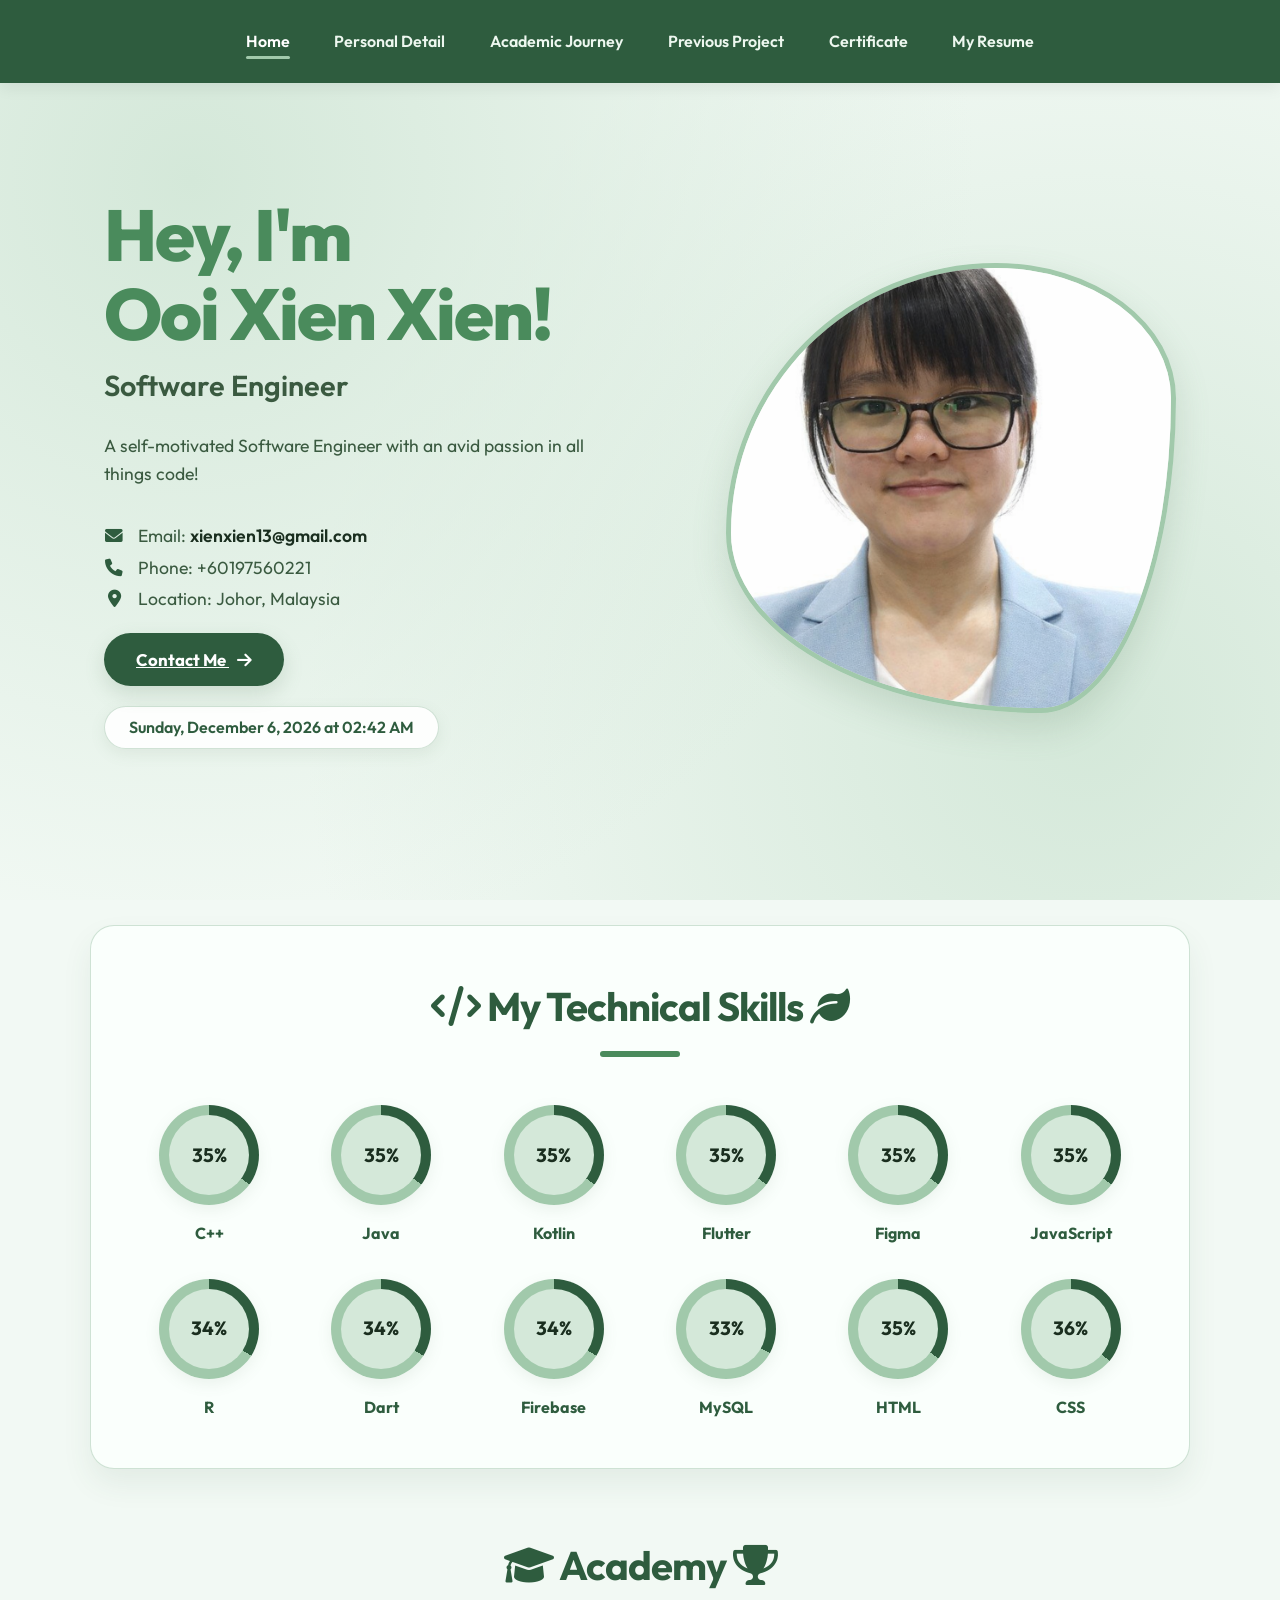
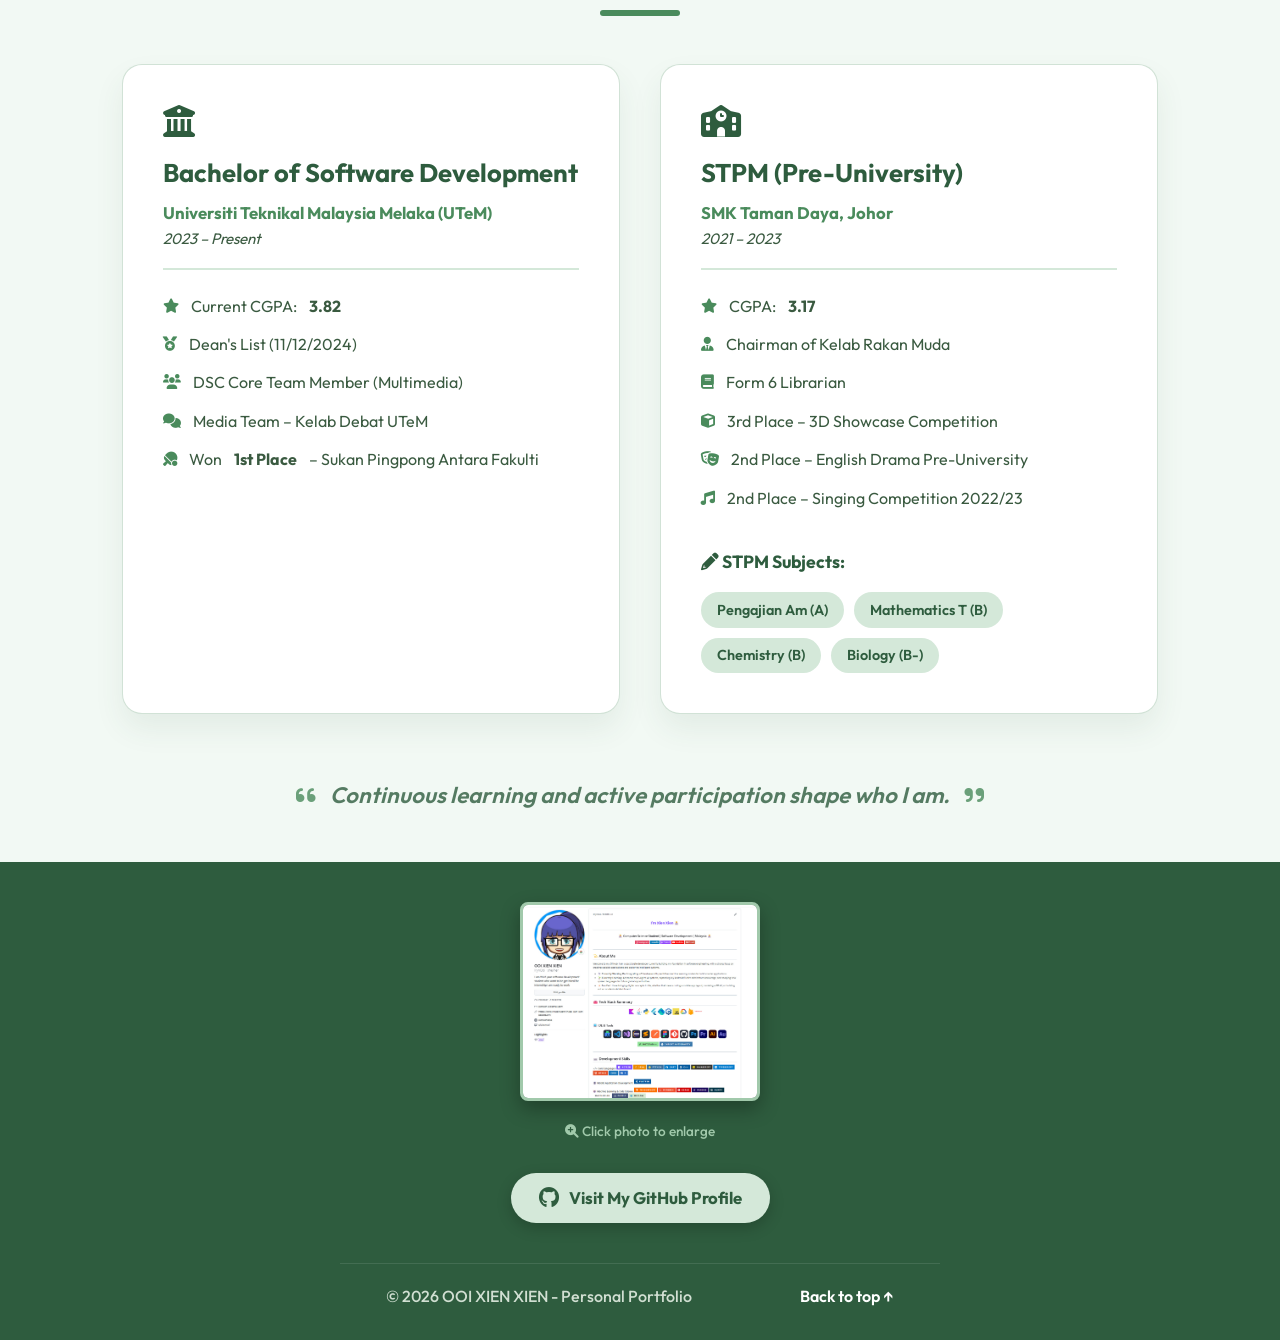
==== commit 687fabdf: "i have changed color of text in index.html and change datetime under contact me button" ====
--- a/index.html
+++ b/index.html
@@ -22,7 +22,7 @@
 
         <div class="hero">
             <div class="hero-content">
-                <h1>Hey, I'm<br>Ooi Xien Xien!</h1>
+                <h1 style="color: var(--color-medium);">Hey, I'm<br>Ooi Xien Xien!</h1>
                 <p class="role-text">Software Engineer</p>
                 <p class="hero-desc">A self-motivated Software Engineer with an avid passion in all things code!</p>
 
@@ -33,9 +33,11 @@
                     <i class="fas fa-map-marker-alt"></i> Location: Johor, Malaysia
                 </div>
 
-                <a href="tel:+60197560221" class="btn">
-                    Contact Me <i class="fas fa-arrow-right" style="margin-left: 8px;"></i>
-                </a>
+                <div style="margin-bottom: 2rem;">
+                    <a href="tel:+60197560221" class="btn">
+                        Contact Me <i class="fas fa-arrow-right" style="margin-left: 8px;"></i>
+                    </a>
+                </div>
 
                 <p id="datetime-display"></p>
             </div>
--- a/styles.css
+++ b/styles.css
@@ -770,8 +770,47 @@
         flex-direction: column;
     }
 
+    .hero {
+        flex-direction: column;
+        /* Stacks text on top of the image */
+        padding: 3rem 5% 4rem;
+        /* Reduces the huge top spacing on mobile */
+        text-align: center;
+        /* Centers the text */
+        gap: 2.5rem;
+        /* Adds space between the text and the photo */
+    }
+
+    .hero-content {
+        max-width: 100%;
+        /* Overrides the 50% restriction from desktop */
+        display: flex;
+        flex-direction: column;
+        align-items: center;
+        /* Centers the button and contact info */
+    }
+
+    .hero-image {
+        justify-content: center;
+        /* Centers the image */
+        width: 100%;
+    }
+
+    .blob-img {
+        width: 280px;
+        /* Shrinks the image to fit mobile screens safely */
+        height: 280px;
+    }
+
     .hero h1 {
         font-size: 3rem;
+        text-align: center;
+    }
+
+    .contact-info {
+        text-align: left;
+        /* Keeps the icons and text aligned neatly */
+        display: inline-block;
     }
 
     .about-content {
@@ -780,6 +819,50 @@
         gap: 3rem;
         padding: 2rem;
     }
+
+    /* --> ADD THESE NEW RULES FOR THE PERSONAL DETAIL PAGE <-- */
+    .about-section {
+        flex-direction: column;
+        /* Stacks the photo on top of the text card */
+        text-align: center;
+        /* Centers the text */
+        gap: 2rem;
+        /* Adds breathing room between photo and card */
+        padding: 1rem;
+        /* Prevents it from touching the screen edges */
+    }
+
+    .profile-pic {
+        width: 240px;
+        /* Shrinks the photo so it fits perfectly on phones */
+        height: 240px;
+    }
+
+    .about-card {
+        padding: 2rem 1.5rem;
+        /* Slightly smaller padding for mobile screens */
+        width: 100%;
+        /* Ensures the green box doesn't overflow */
+    }
+
+    .about-card h2 {
+        text-align: center;
+        /* Centers your name on mobile */
+    }
+
+    .social-icons {
+        justify-content: center;
+        /* Centers your social media buttons */
+        flex-wrap: wrap;
+        /* Allows icons to wrap to a new line if needed */
+    }
+
+    .gallery-title {
+        text-align: center;
+        /* Centers the "My Gallery" text */
+    }
+
+    /* --> END OF PERSONAL DETAIL RULES <-- */
 
     .bg-light,
     .contact-form,
@@ -1468,4 +1551,67 @@
 .show-more-btn:hover {
     color: var(--color-dark);
     text-decoration: underline;
+}
+
+/* Add this anywhere above your media queries */
+.hamburger {
+    display: none;
+    /* Hidden on desktop */
+    background: none;
+    border: none;
+    color: white;
+    font-size: 2rem;
+    cursor: pointer;
+}
+
+/* ---------------- RESPONSIVE DESIGN (MOBILE) ---------------- */
+@media (max-width: 768px) {
+    nav {
+        display: flex;
+        flex-direction: row;
+        /* Keeps nav horizontal */
+        justify-content: flex-end;
+        /* Pushes hamburger to the right */
+        padding: 1rem 5%;
+    }
+
+    .hamburger {
+        display: block;
+        /* Show hamburger on mobile */
+    }
+
+    .nav-links {
+        position: absolute;
+        top: 100%;
+        /* Pushes the menu right below the dark green bar */
+        left: 0;
+        width: 100%;
+        background-color: var(--color-dark);
+        flex-direction: column;
+        align-items: center;
+        gap: 0;
+
+        /* This hides the menu by default with a smooth animation */
+        max-height: 0;
+        overflow: hidden;
+        transition: max-height 0.4s ease-in-out;
+        margin-top: 0;
+    }
+
+    /* When the Javascript adds this class, the menu slides down */
+    .nav-links.active {
+        max-height: 500px;
+    }
+
+    .nav-links a {
+        display: block;
+        padding: 1.2rem 0;
+        width: 100%;
+        text-align: center;
+    }
+
+    .nav-links a::after {
+        display: none;
+        /* Removes the underline animation on mobile */
+    }
 }
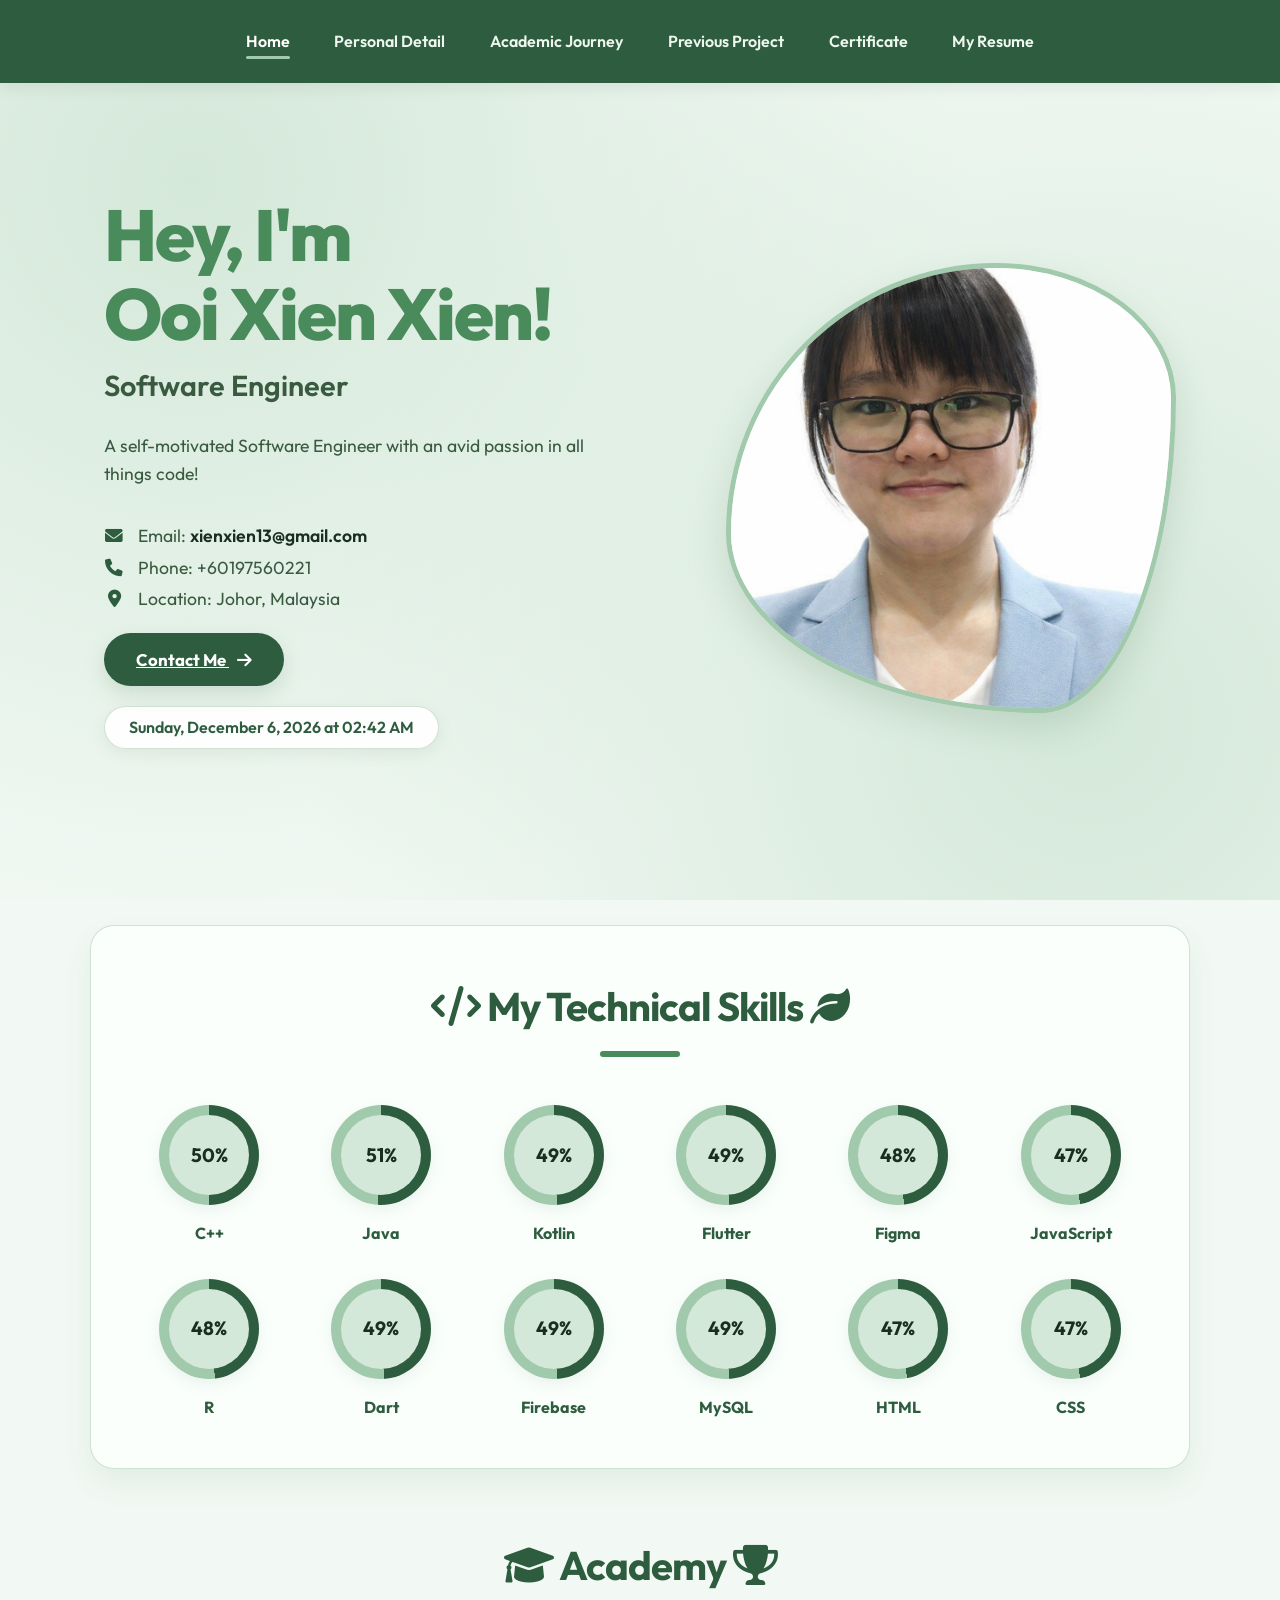
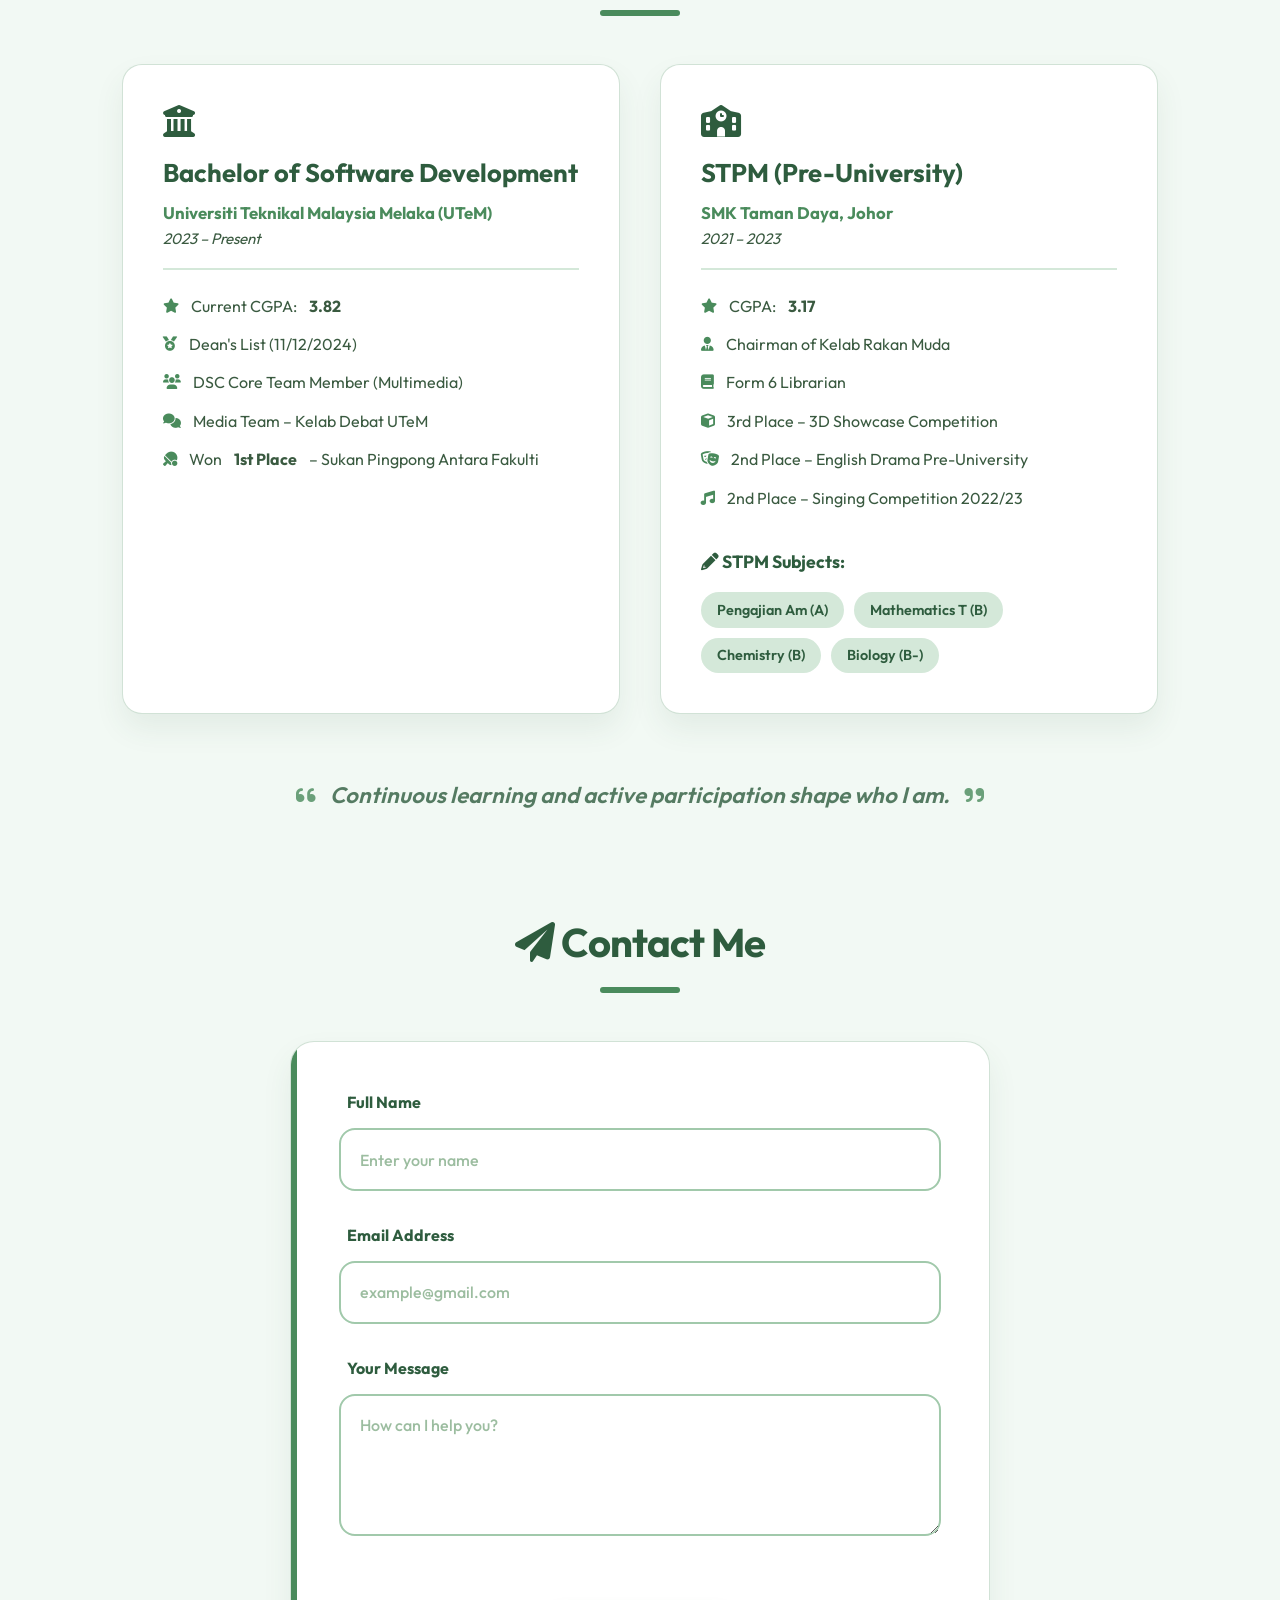
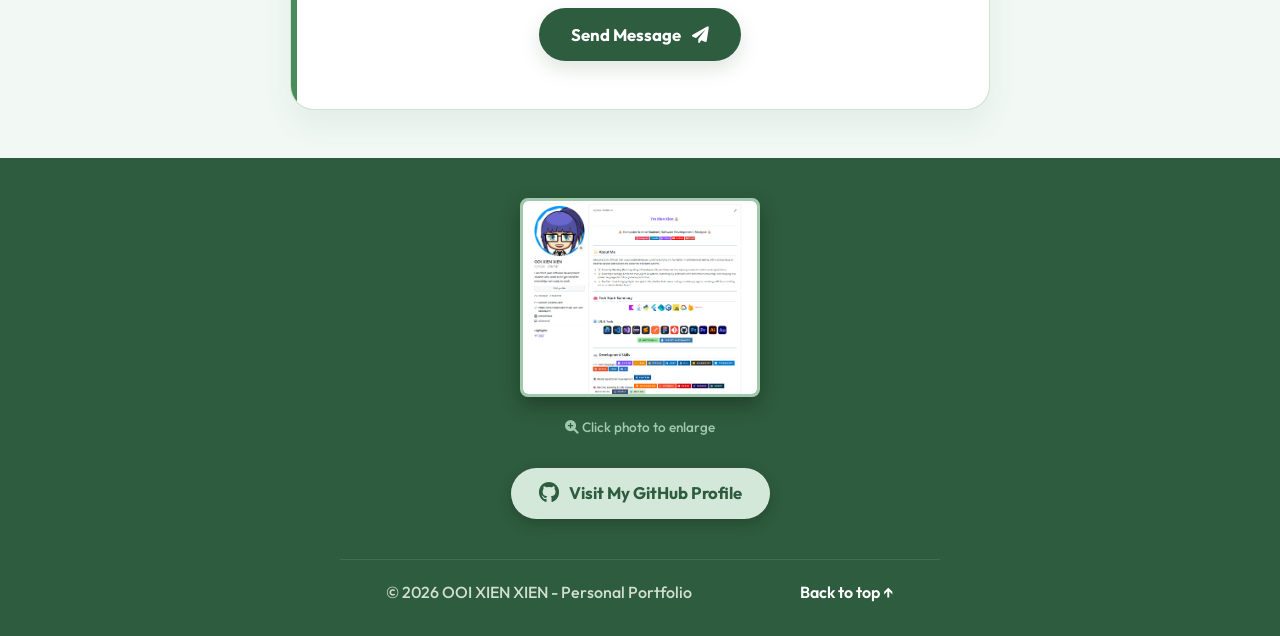
==== commit b0e4179f: "solved the view pdf issue" ====
--- a/index.html
+++ b/index.html
@@ -178,12 +178,41 @@
                 </div>
             </div>
 
+
+
             <div class="decoration-quote">
                 <i class="fas fa-quote-left"></i>
                 Continuous learning and active participation shape who I am.
                 <i class="fas fa-quote-right"></i>
             </div>
         </section>
+
+        <!-- CONTACT SECTION (Required for Simple Form requirement) -->
+        <section id="contact" class="container">
+            <h2><i class="fas fa-paper-plane"></i> Contact Me</h2>
+            <div class="contact-form" style="max-width: 700px; margin: 0 auto;">
+                <form id="contact-form" action="https://formspree.io/f/mzdyoeko" method="POST">
+                    <div class="form-group">
+                        <label for="name">Full Name</label>
+                        <input type="text" id="name" name="name" placeholder="Enter your name" required>
+                    </div>
+                    <div class="form-group">
+                        <label for="email">Email Address</label>
+                        <input type="email" id="email" name="email" placeholder="example@gmail.com" required>
+                    </div>
+                    <div class="form-group">
+                        <label for="message">Your Message</label>
+                        <textarea id="message" name="message" rows="5" placeholder="How can I help you?"
+                            required></textarea>
+                    </div>
+                    <div style="text-align: center;">
+                        <button type="submit" class="btn">
+                            Send Message <i class="fas fa-paper-plane" style="margin-left: 8px;"></i>
+                        </button>
+                    </div>
+                </form>
+            </div>
+        </section>
     </main>
 
     <div id="footer-placeholder"></div>
--- a/styles.css
+++ b/styles.css
@@ -1569,49 +1569,75 @@
     nav {
         display: flex;
         flex-direction: row;
-        /* Keeps nav horizontal */
-        justify-content: flex-end;
-        /* Pushes hamburger to the right */
+        justify-content: space-between;
+        align-items: center;
         padding: 1rem 5%;
+        position: relative;
     }
 
     .hamburger {
         display: block;
-        /* Show hamburger on mobile */
+        margin-left: auto;
+        color: var(--color-light);
+        /* IMPORTANT: High z-index keeps the hamburger/X button visibly hovering ABOVE the sidebar */
+        z-index: 1001;
+        position: relative;
     }
 
     .nav-links {
-        position: absolute;
-        top: 100%;
-        /* Pushes the menu right below the dark green bar */
-        left: 0;
-        width: 100%;
+        /* 1. Change from absolute to fixed so it follows the screen */
+        position: fixed;
+        top: 0;
+        /* 2. Hide it completely off the right side of the screen */
+        right: -250px;
+        width: 250px;
+        height: 100vh;
+        /* Full screen height */
         background-color: var(--color-dark);
         flex-direction: column;
         align-items: center;
+        justify-content: flex-start;
+        padding-top: 80px;
+        /* Pushes links down so they don't hide behind the X button */
         gap: 0;
-
-        /* This hides the menu by default with a smooth animation */
-        max-height: 0;
-        overflow: hidden;
-        transition: max-height 0.4s ease-in-out;
+        /* 3. Smooth sliding animation */
+        transition: right 0.4s cubic-bezier(0.4, 0, 0.2, 1);
         margin-top: 0;
-    }
-
-    /* When the Javascript adds this class, the menu slides down */
+        box-shadow: -5px 0 20px rgba(0, 0, 0, 0.4);
+        /* Nice shadow on the left edge */
+        z-index: 1000;
+        /* Sits underneath the hamburger icon */
+
+        /* Remove old dropdown logic */
+        max-height: none;
+        overflow-y: auto;
+    }
+
+    /* When Javascript adds the 'active' class, this slides the menu onto the screen */
     .nav-links.active {
-        max-height: 500px;
+        right: 0;
+    }
+
+    .nav-links li {
+        width: 100%;
+        /* Ensures the tap area spans the whole sidebar */
     }
 
     .nav-links a {
         display: block;
-        padding: 1.2rem 0;
+        padding: 1.5rem 0;
         width: 100%;
         text-align: center;
+        border-bottom: 1px solid rgba(255, 255, 255, 0.05);
+        font-size: 1.1rem;
+        /* Slightly larger text for easier finger tapping */
+    }
+
+    .nav-links li:last-child a {
+        border-bottom: none;
     }
 
     .nav-links a::after {
         display: none;
-        /* Removes the underline animation on mobile */
     }
 }
